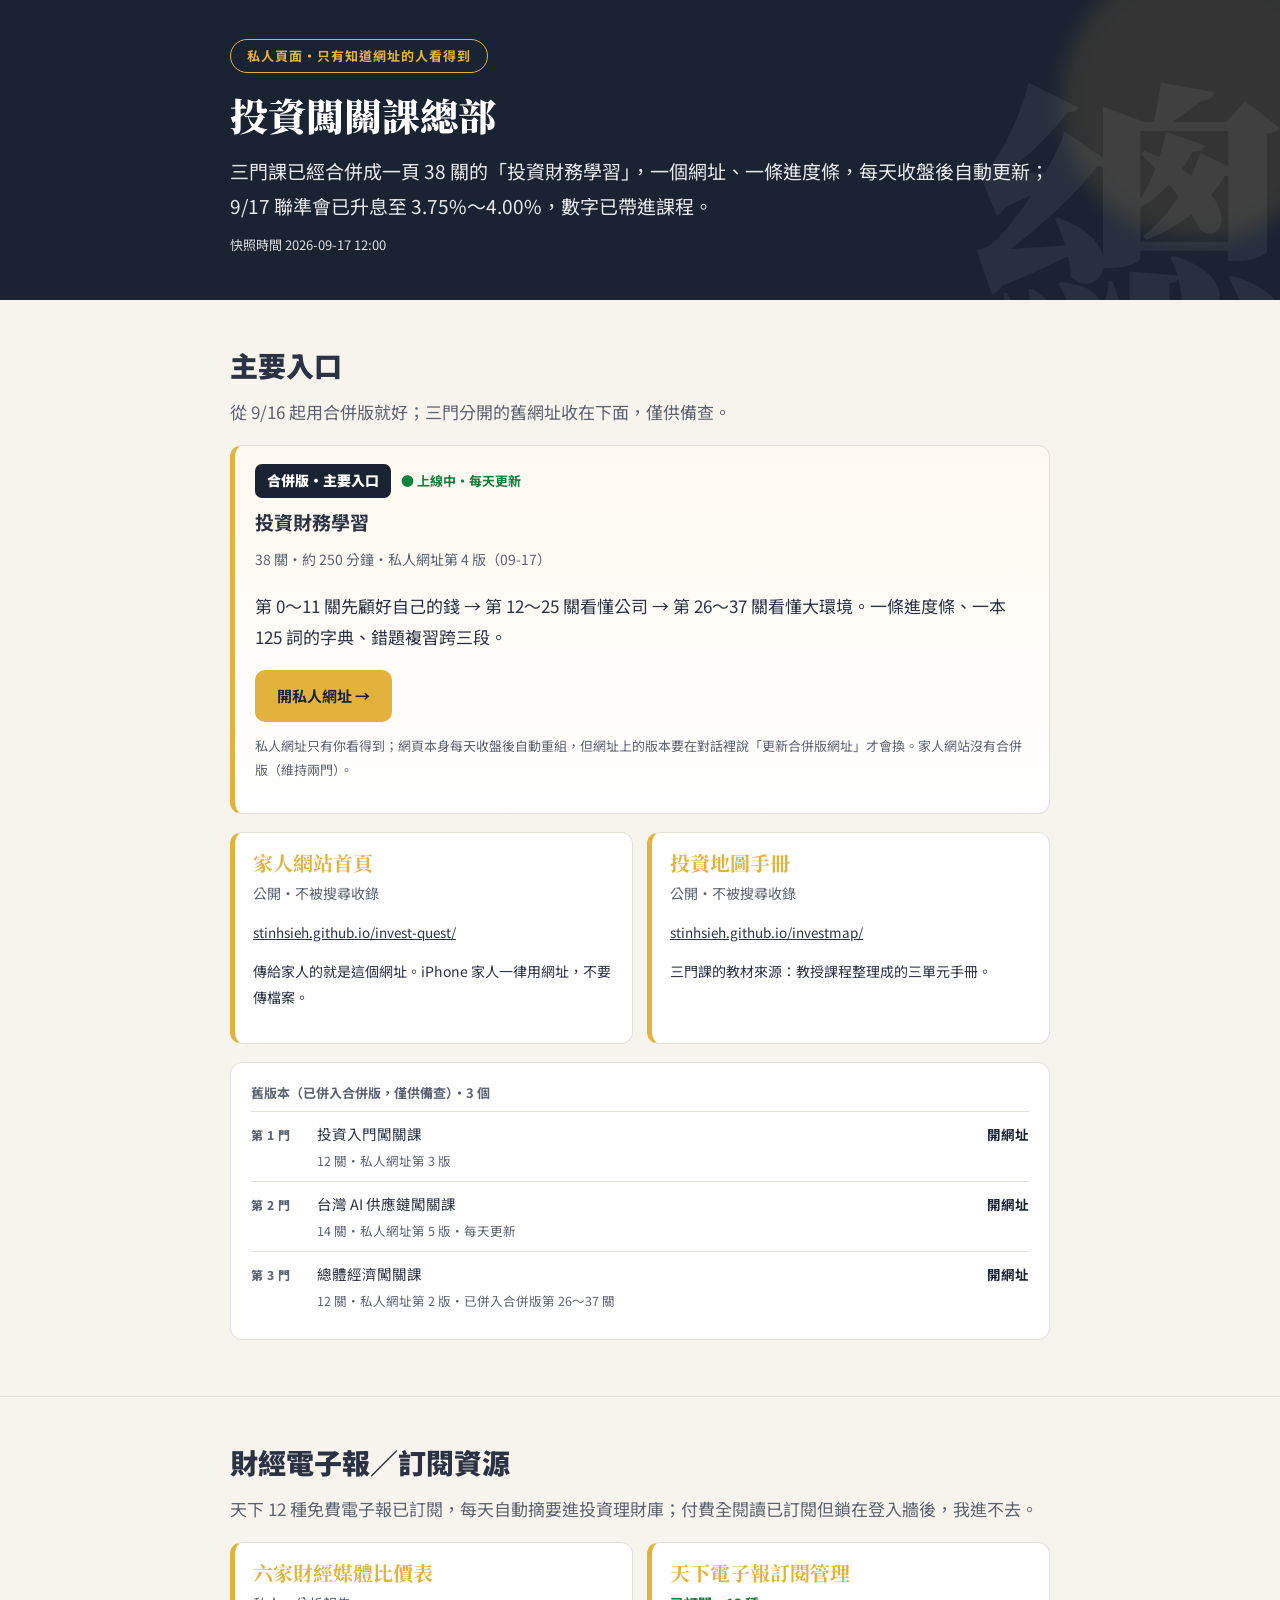
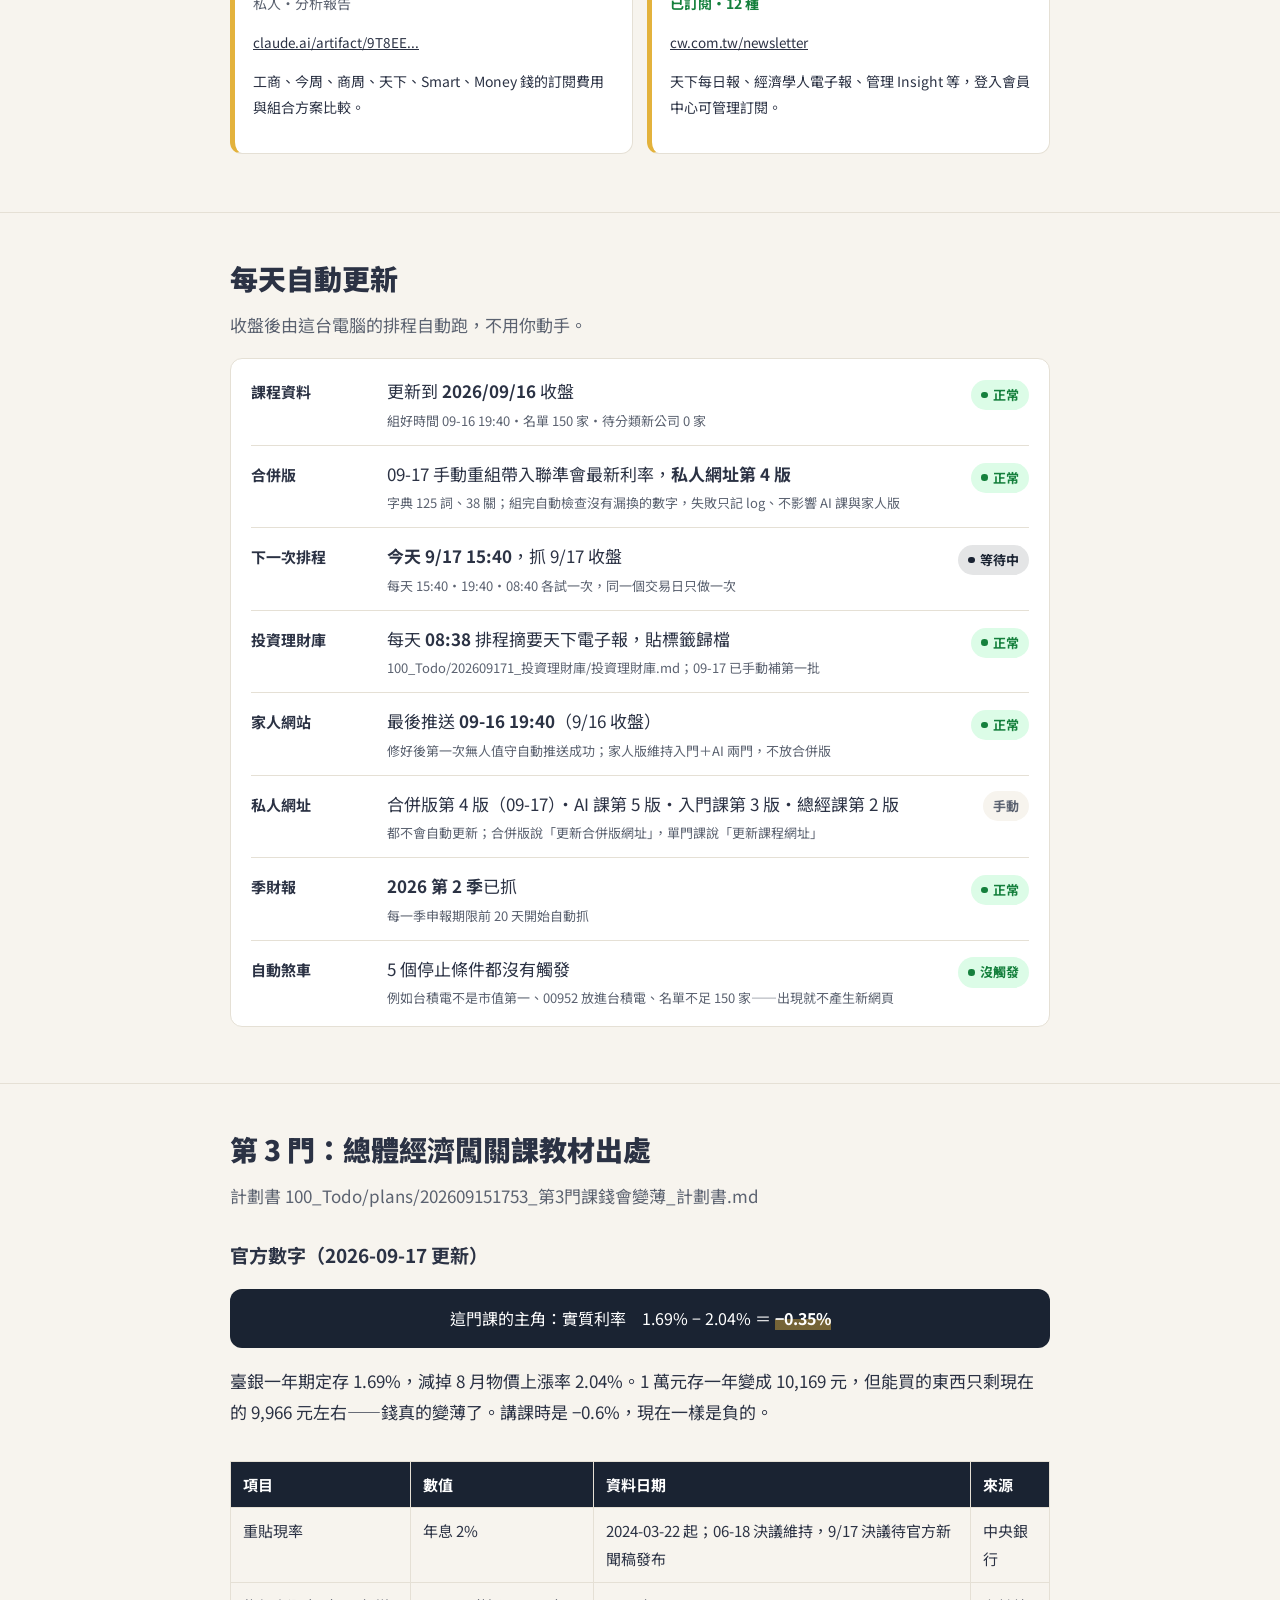
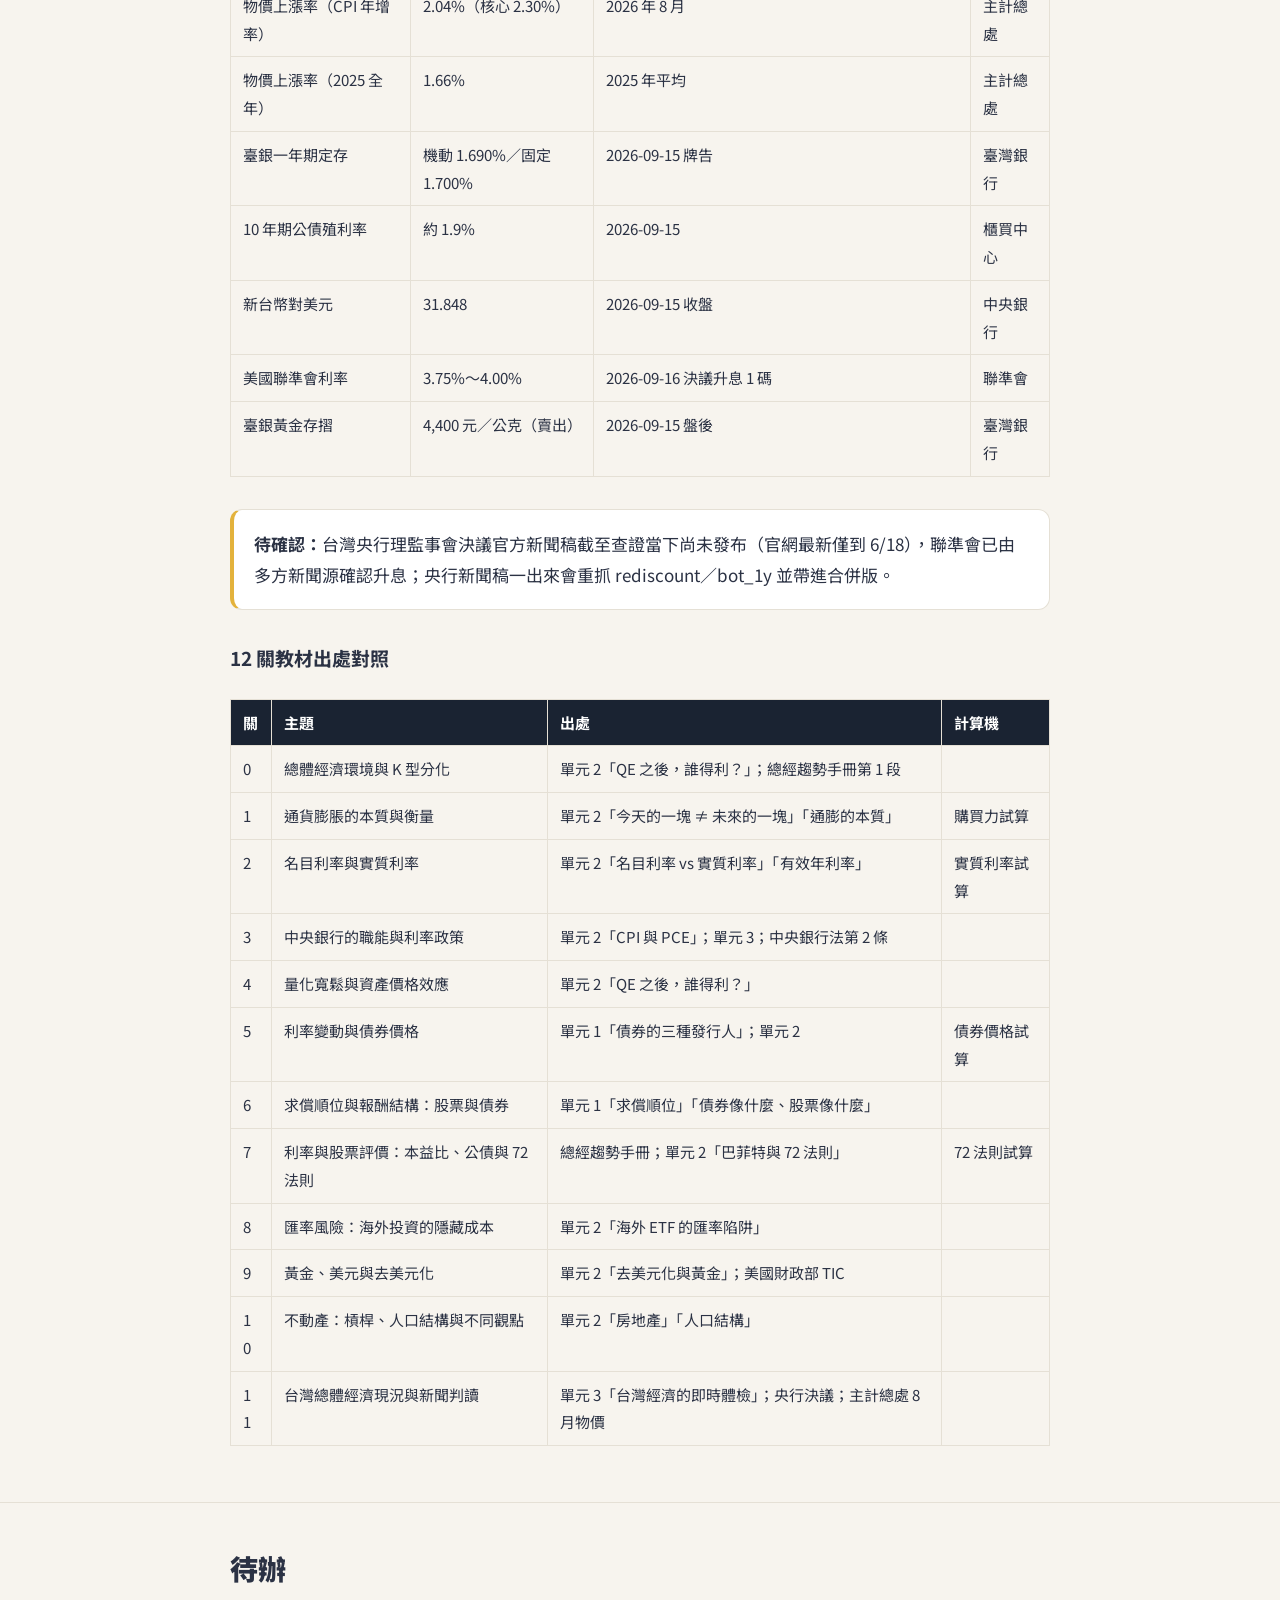
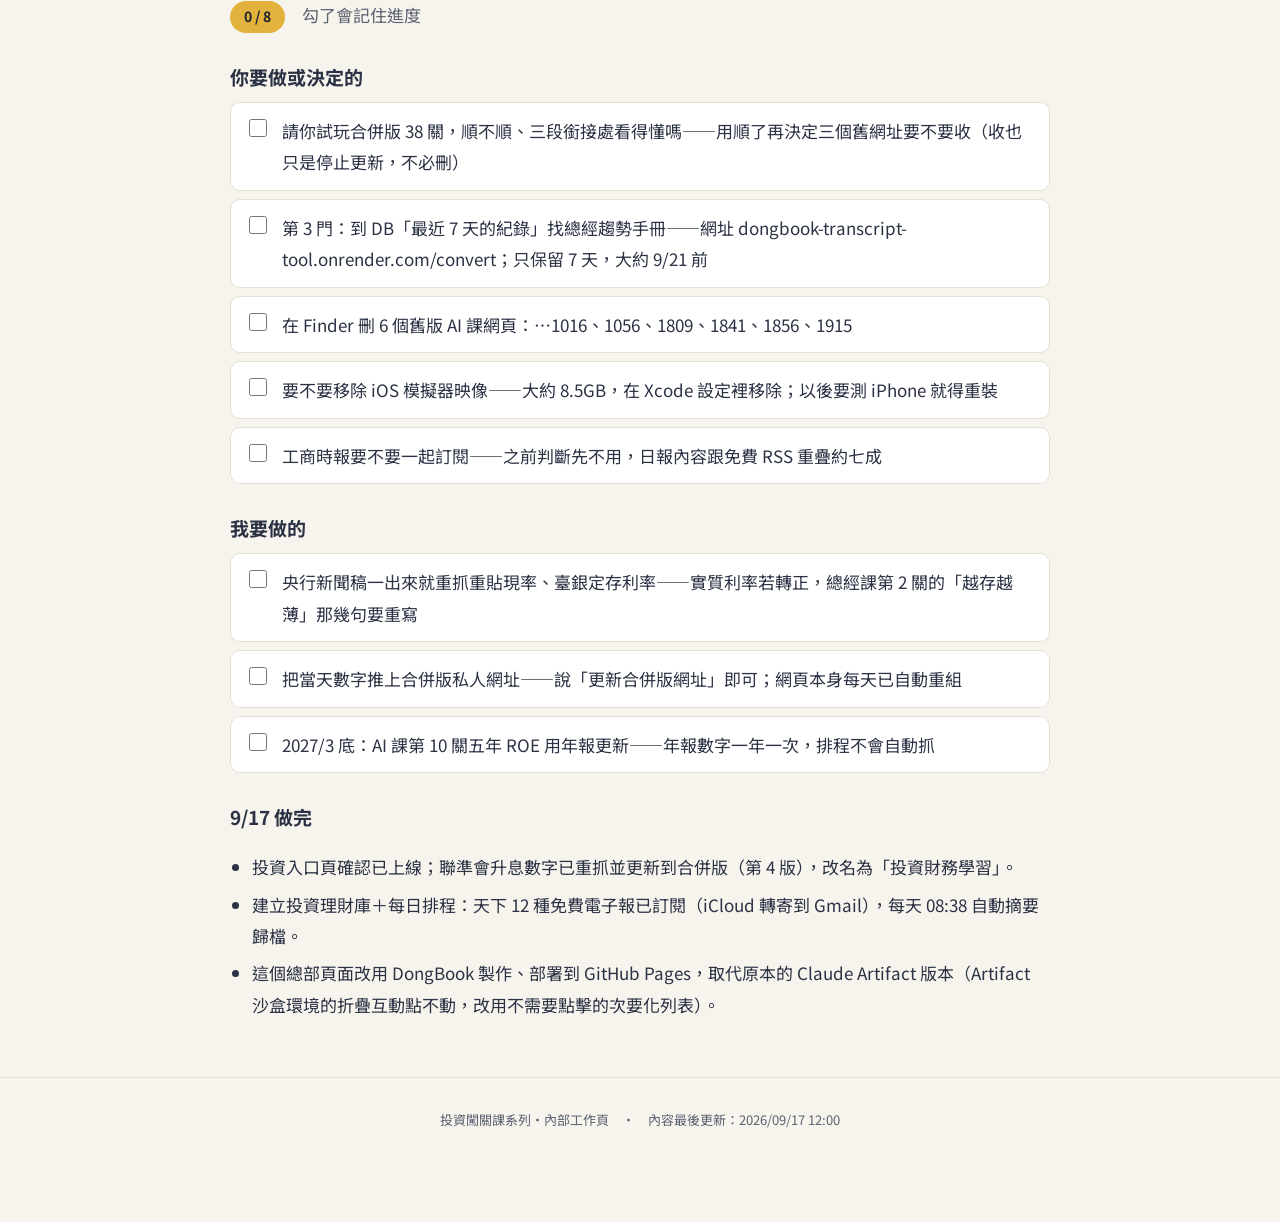
==== index.html @ bd79a0a3 "deploy: 投資闖關課總部 版本 202609171200 Co-Authored-By: Claude Opus 4.8 <noreply@anthropic.com>" ====
<!doctype html>
<html lang="zh-Hant"><head>
<meta charset="utf-8"><meta name="viewport" content="width=device-width, initial-scale=1">
<meta name="robots" content="noindex, nofollow">
<title>投資闖關課總部</title>
<meta http-equiv="refresh" content="0; url=./202609171200/">
<link rel="canonical" href="./202609171200/">
<style>:root{--bg:#1a2332;--accent:#e3b23c}body{margin:0;min-height:100vh;display:flex;align-items:center;
justify-content:center;text-align:center;padding:24px;background:var(--bg);color:#fff;
font-family:'Noto Sans TC',system-ui,sans-serif;line-height:1.9}a{color:var(--accent);font-weight:700}
.v{opacity:.7;font-size:14px;margin-top:10px}</style></head><body><div>
<p>正在前往最新版…</p>
<p>若沒有自動跳轉，請點：<a href="./202609171200/">投資闖關課總部（最新版）</a></p>
<p class="v">目前最新版：202609171200</p>
</div><script>location.replace('./202609171200/');</script></body></html>
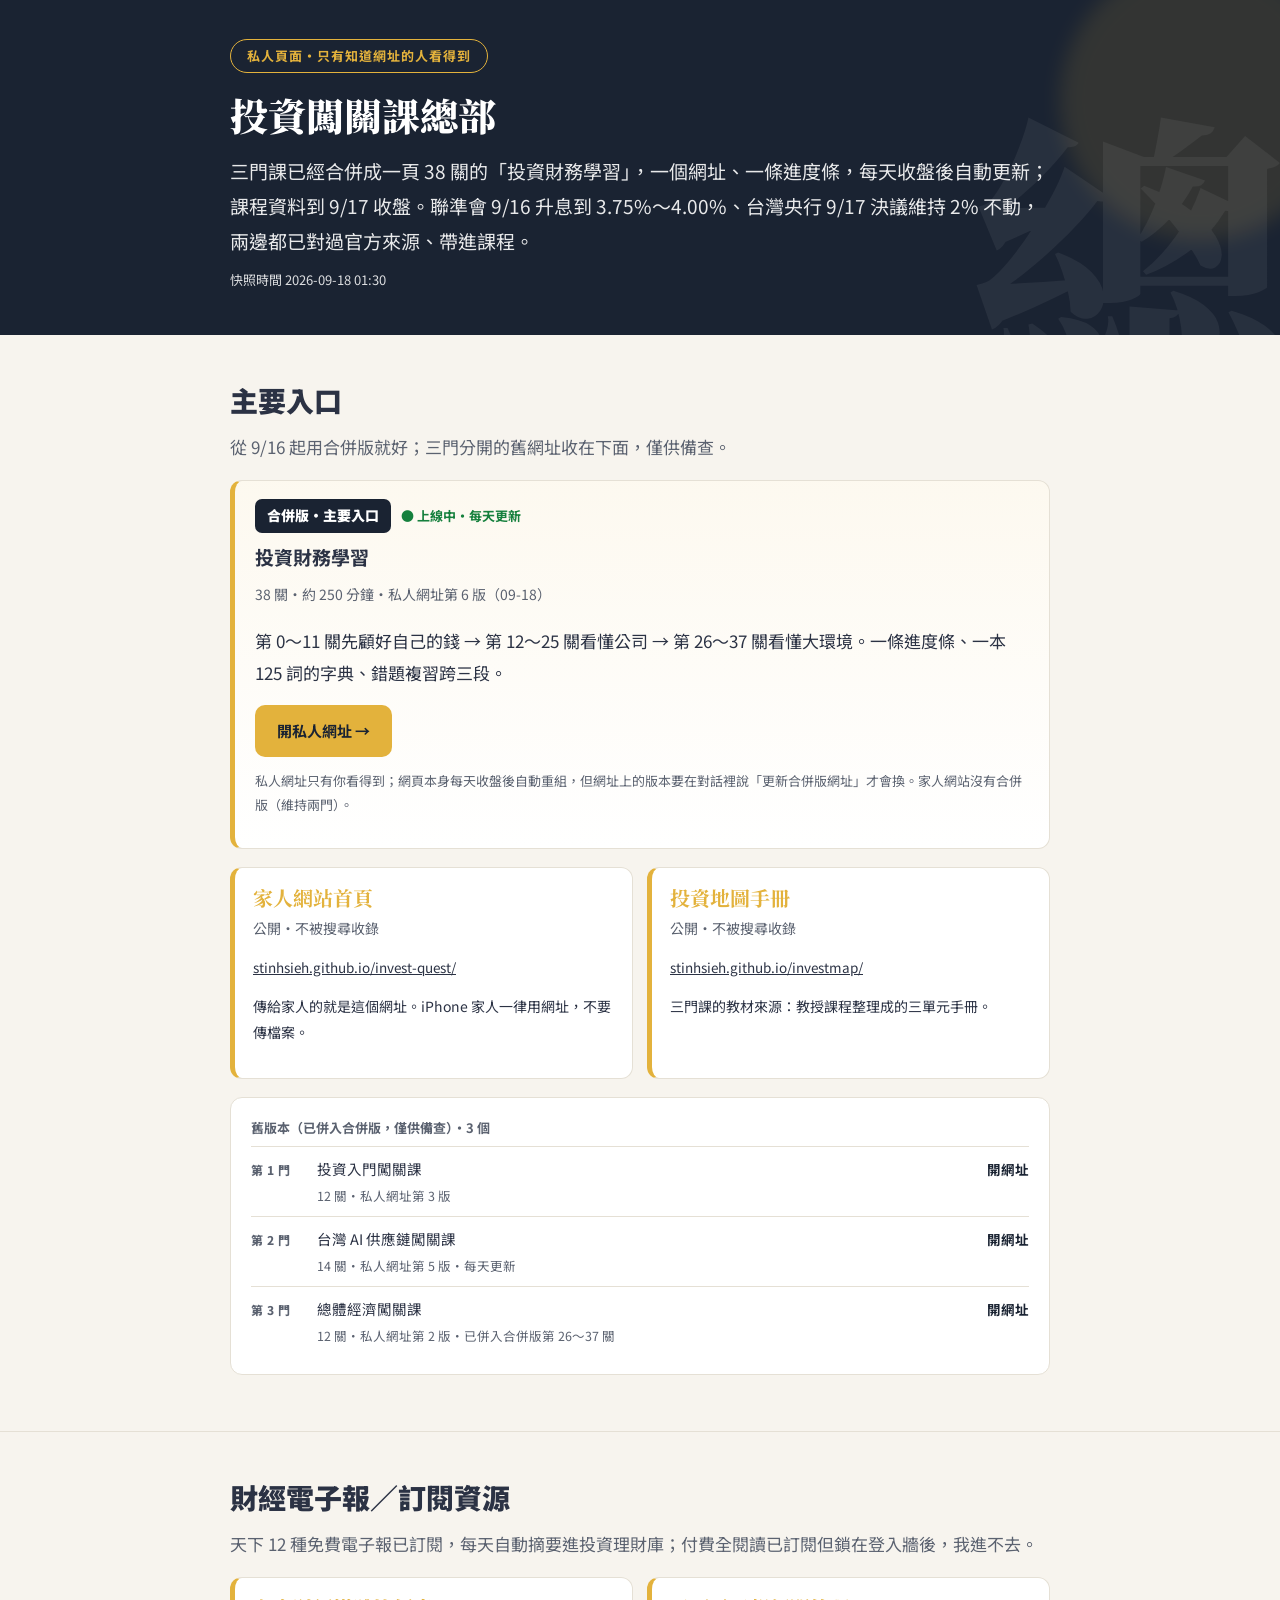
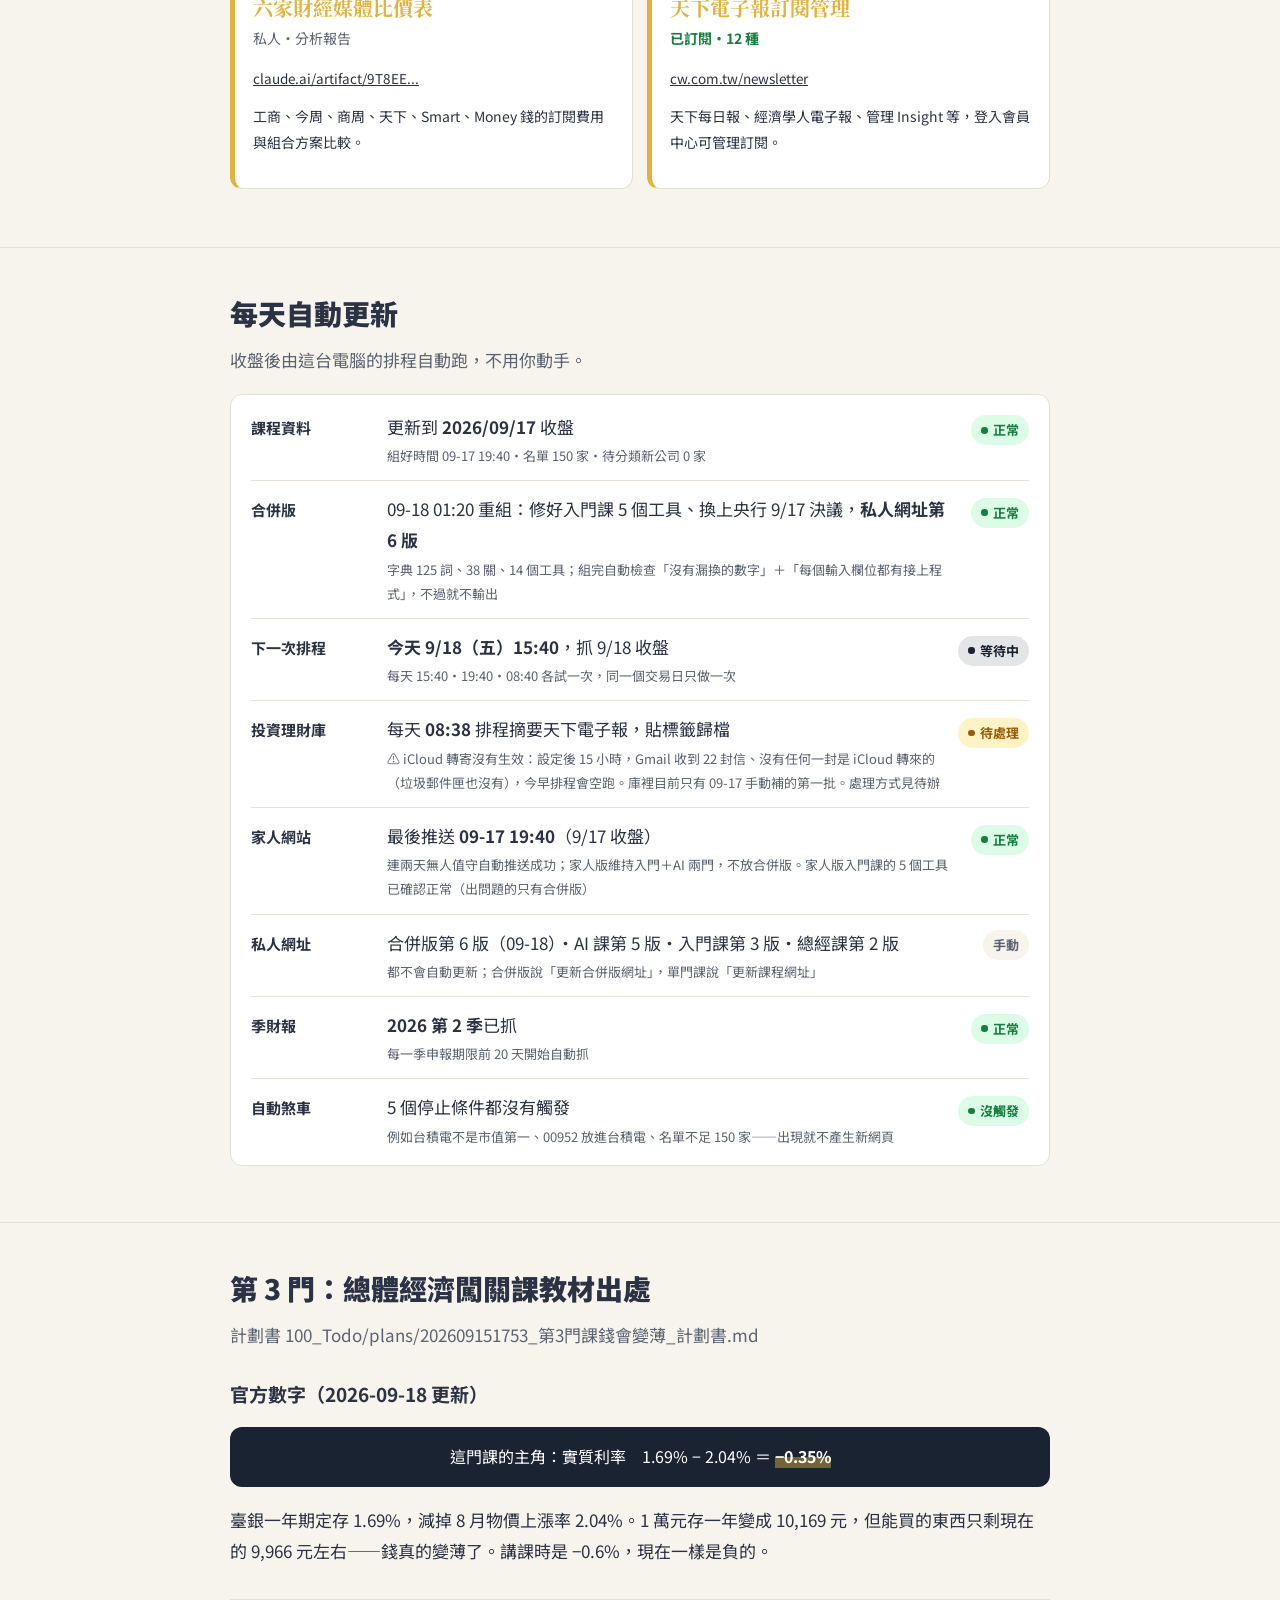
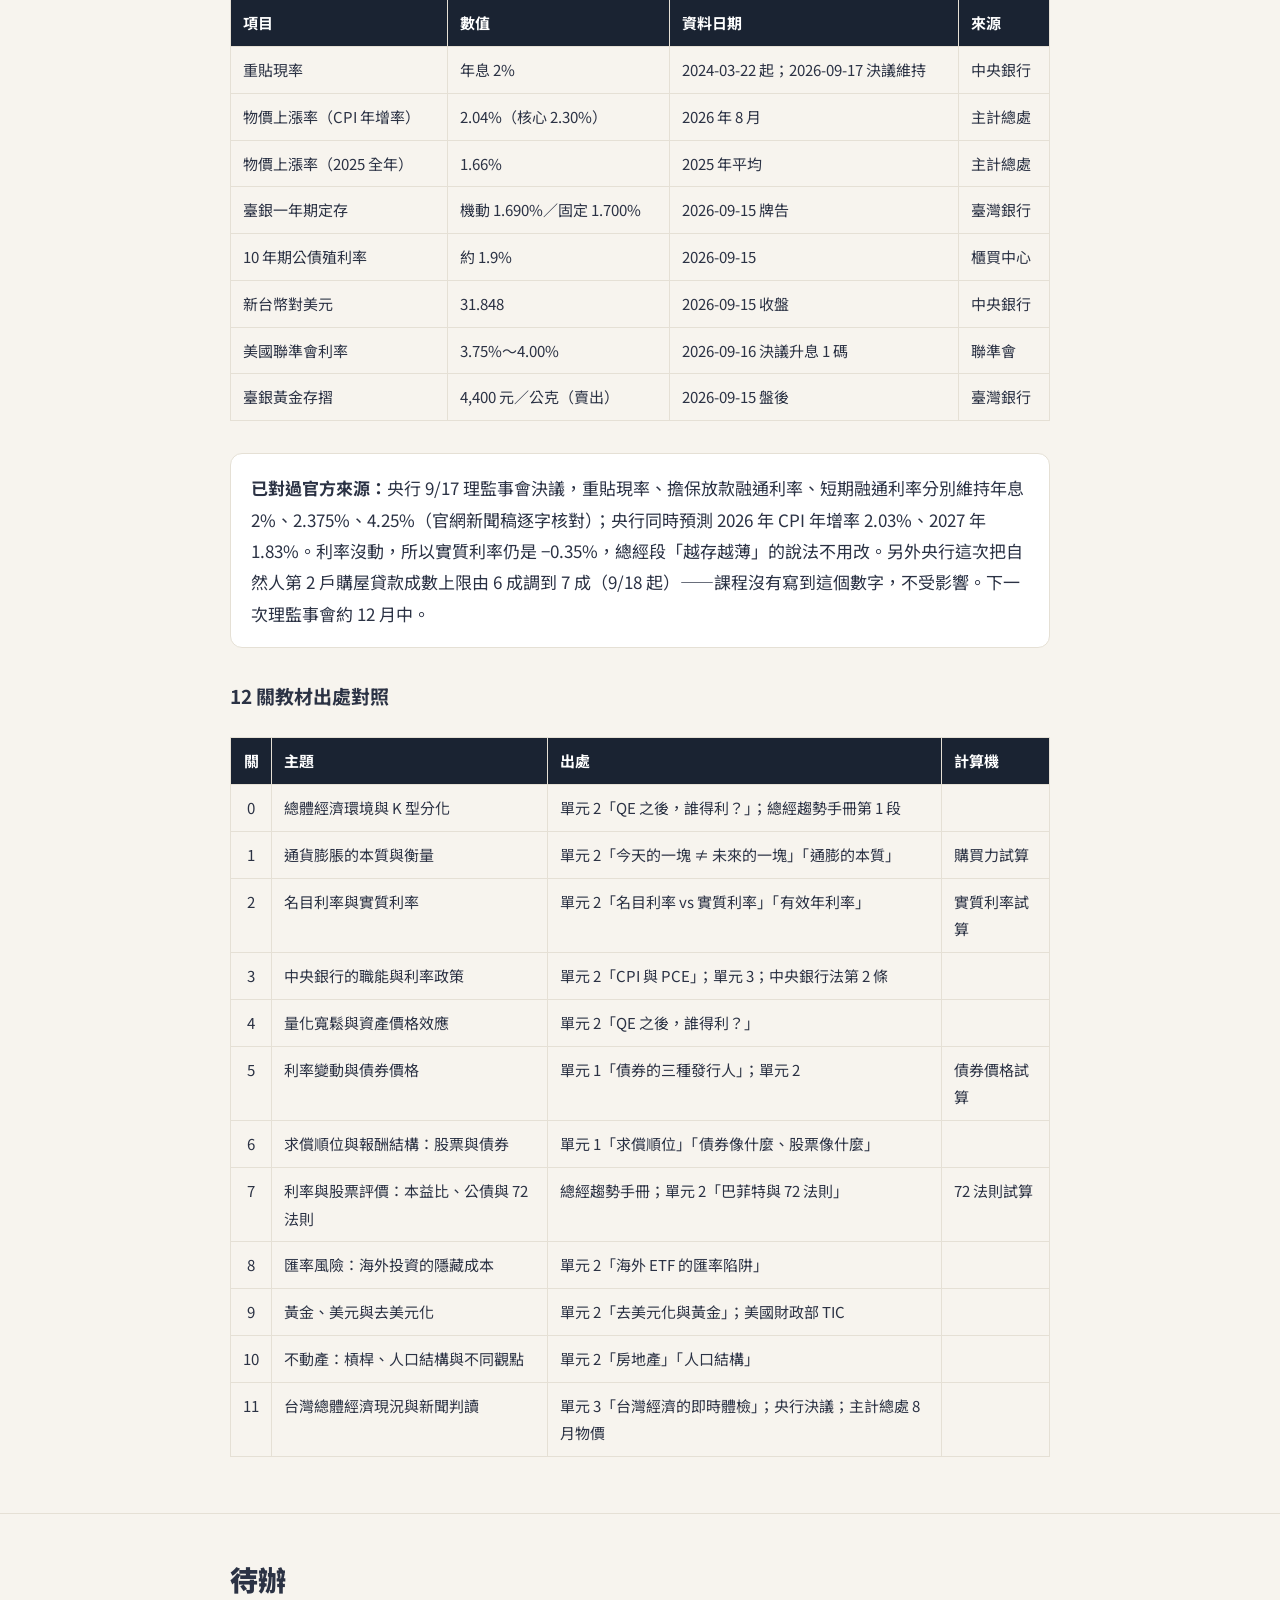
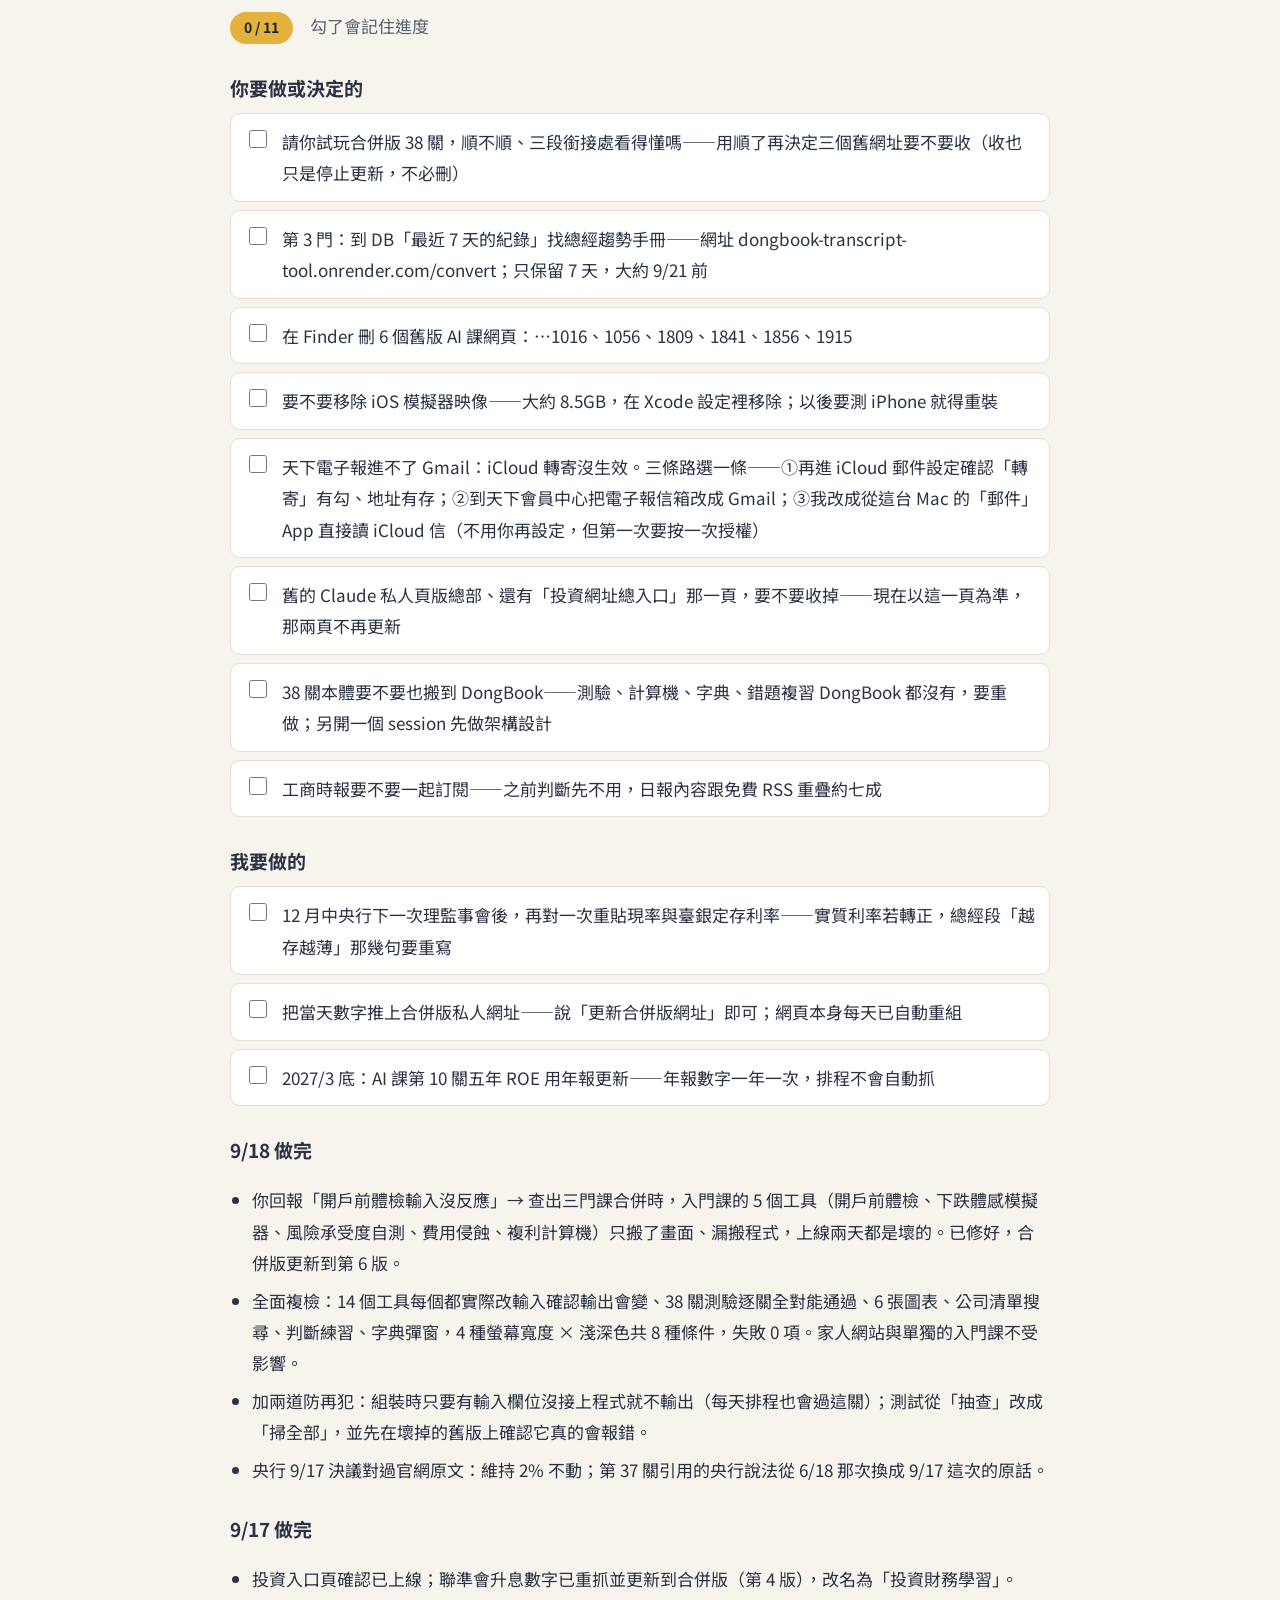
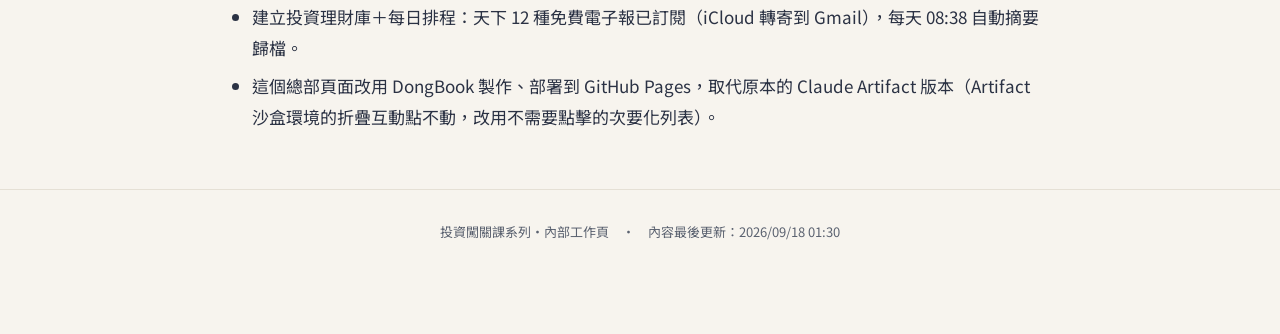
==== commit f936746f: "deploy: 投資闖關課總部 版本 202609180130 Co-Authored-By: Claude Opus 4.8 <noreply@anthropic.com>" ====
--- a/index.html
+++ b/index.html
@@ -3,13 +3,13 @@
 <meta charset="utf-8"><meta name="viewport" content="width=device-width, initial-scale=1">
 <meta name="robots" content="noindex, nofollow">
 <title>投資闖關課總部</title>
-<meta http-equiv="refresh" content="0; url=./202609171200/">
-<link rel="canonical" href="./202609171200/">
+<meta http-equiv="refresh" content="0; url=./202609180130/">
+<link rel="canonical" href="./202609180130/">
 <style>:root{--bg:#1a2332;--accent:#e3b23c}body{margin:0;min-height:100vh;display:flex;align-items:center;
 justify-content:center;text-align:center;padding:24px;background:var(--bg);color:#fff;
 font-family:'Noto Sans TC',system-ui,sans-serif;line-height:1.9}a{color:var(--accent);font-weight:700}
 .v{opacity:.7;font-size:14px;margin-top:10px}</style></head><body><div>
 <p>正在前往最新版…</p>
-<p>若沒有自動跳轉，請點：<a href="./202609171200/">投資闖關課總部（最新版）</a></p>
-<p class="v">目前最新版：202609171200</p>
-</div><script>location.replace('./202609171200/');</script></body></html>
+<p>若沒有自動跳轉，請點：<a href="./202609180130/">投資闖關課總部（最新版）</a></p>
+<p class="v">目前最新版：202609180130</p>
+</div><script>location.replace('./202609180130/');</script></body></html>
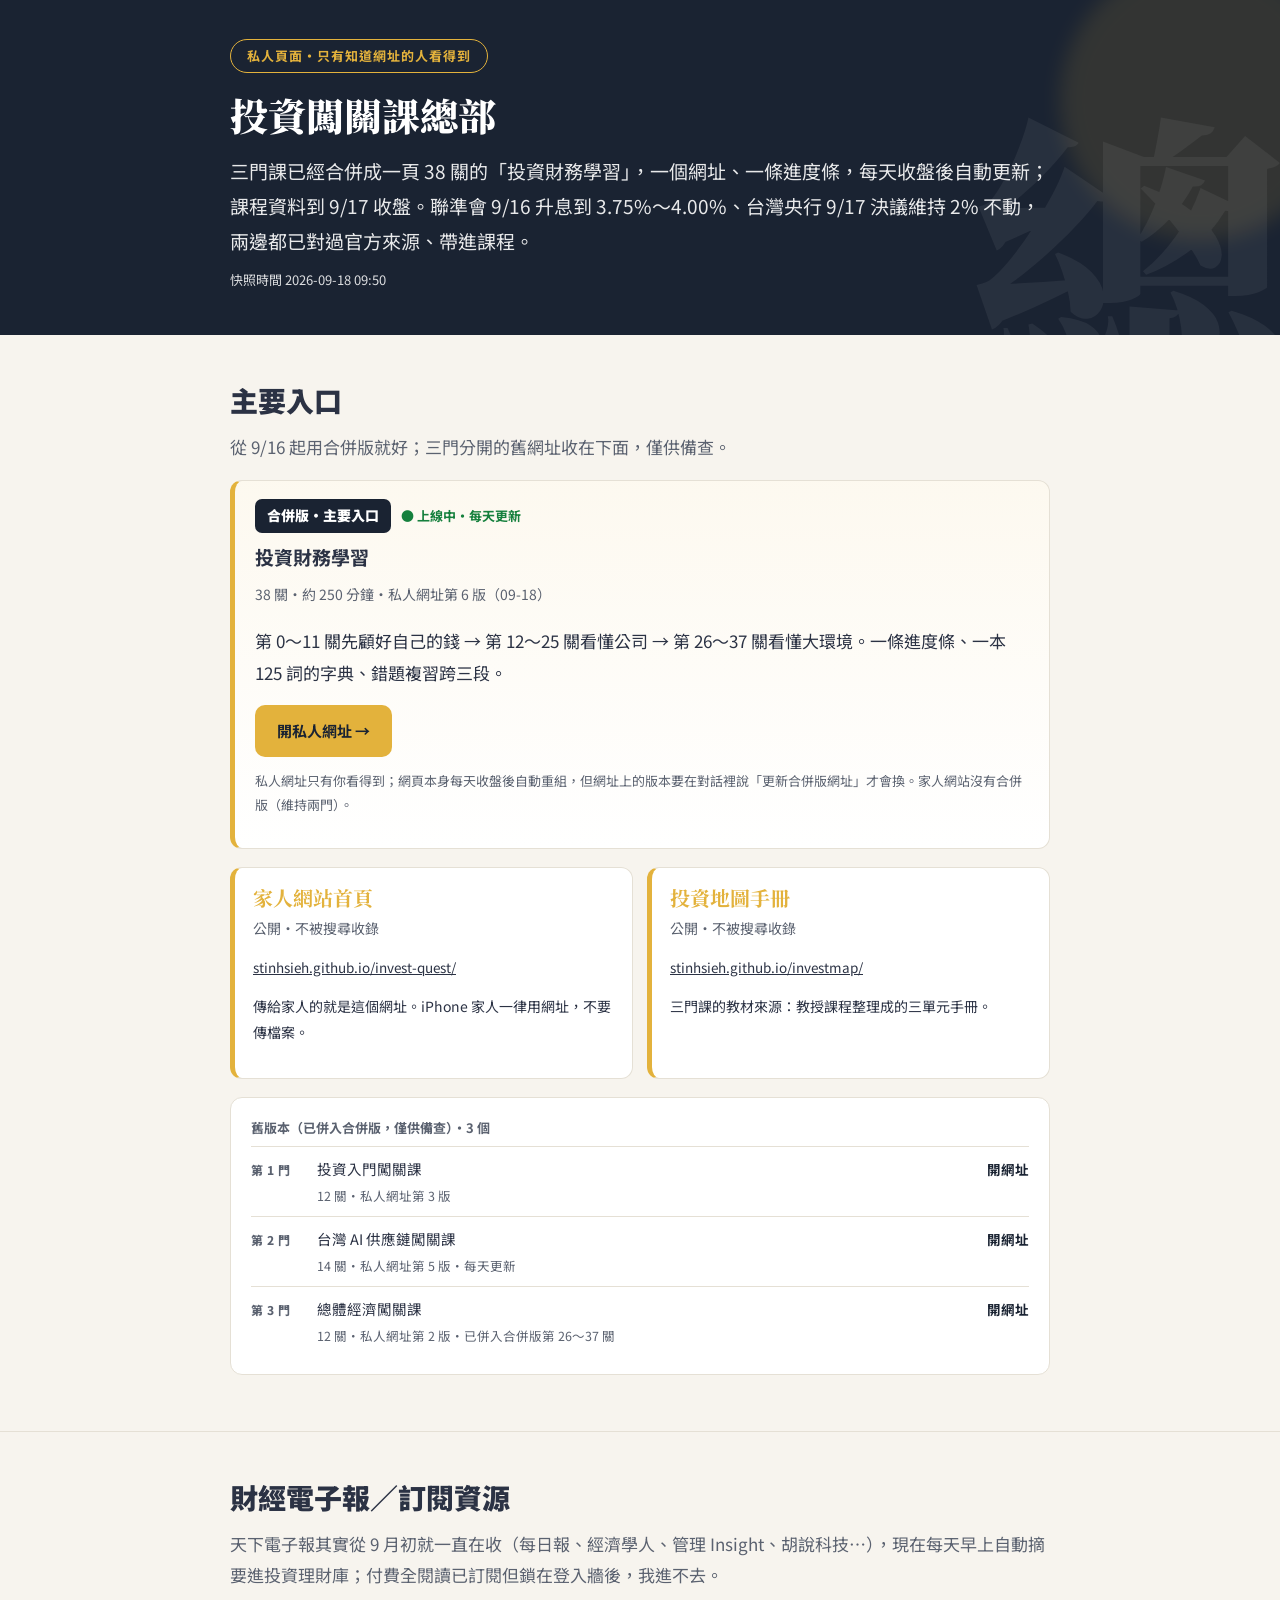
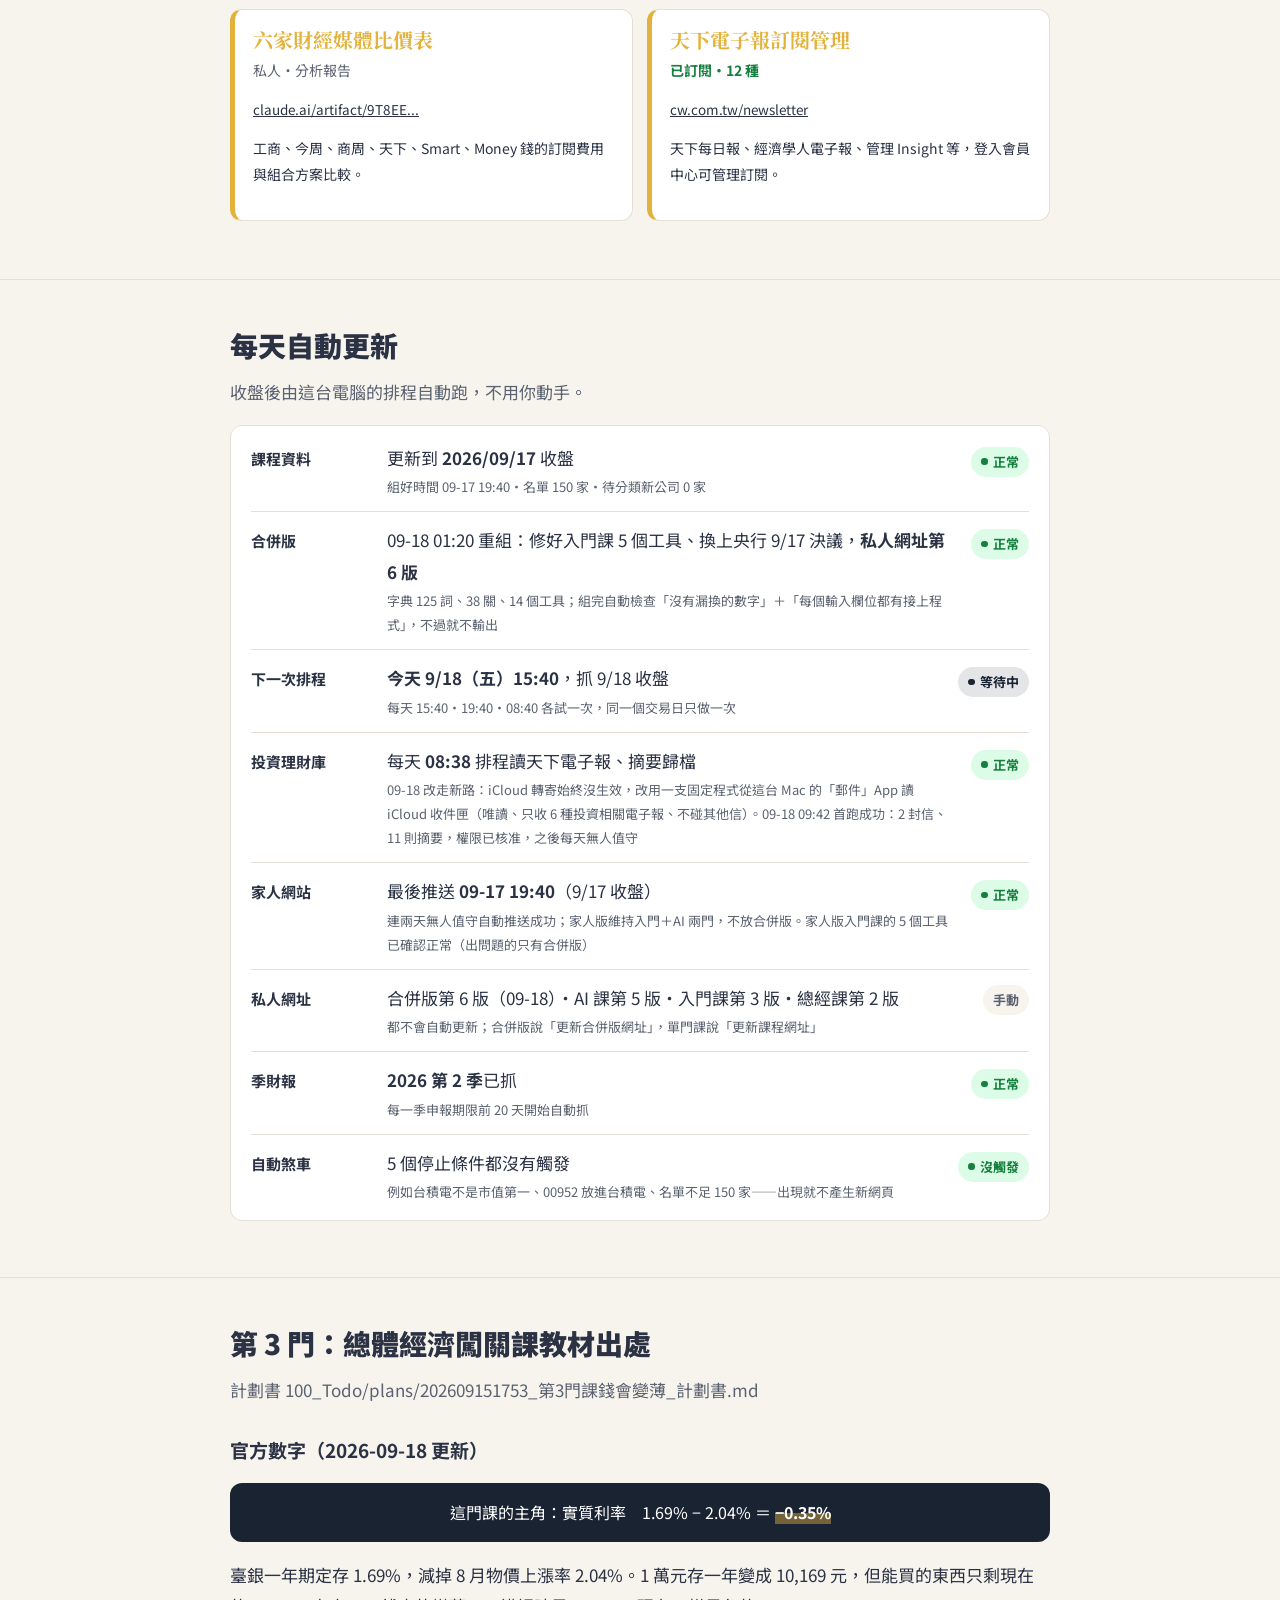
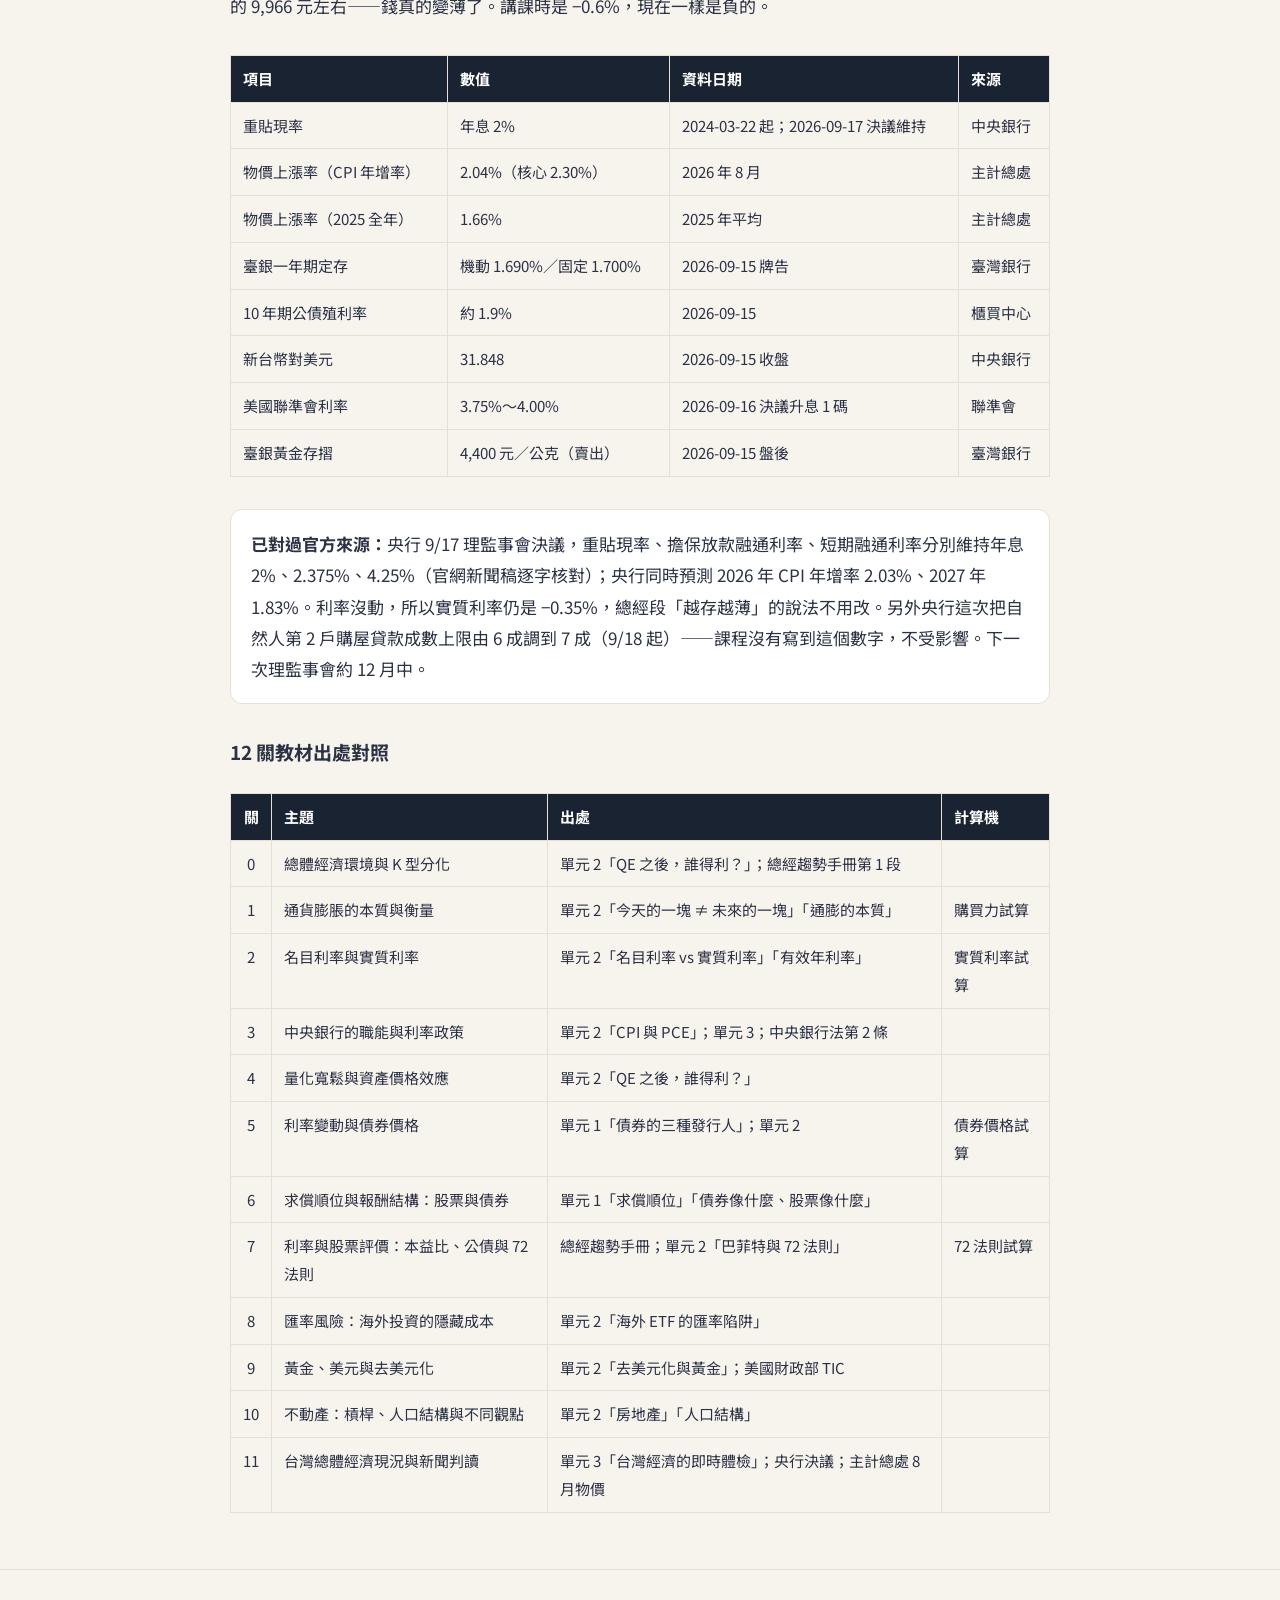
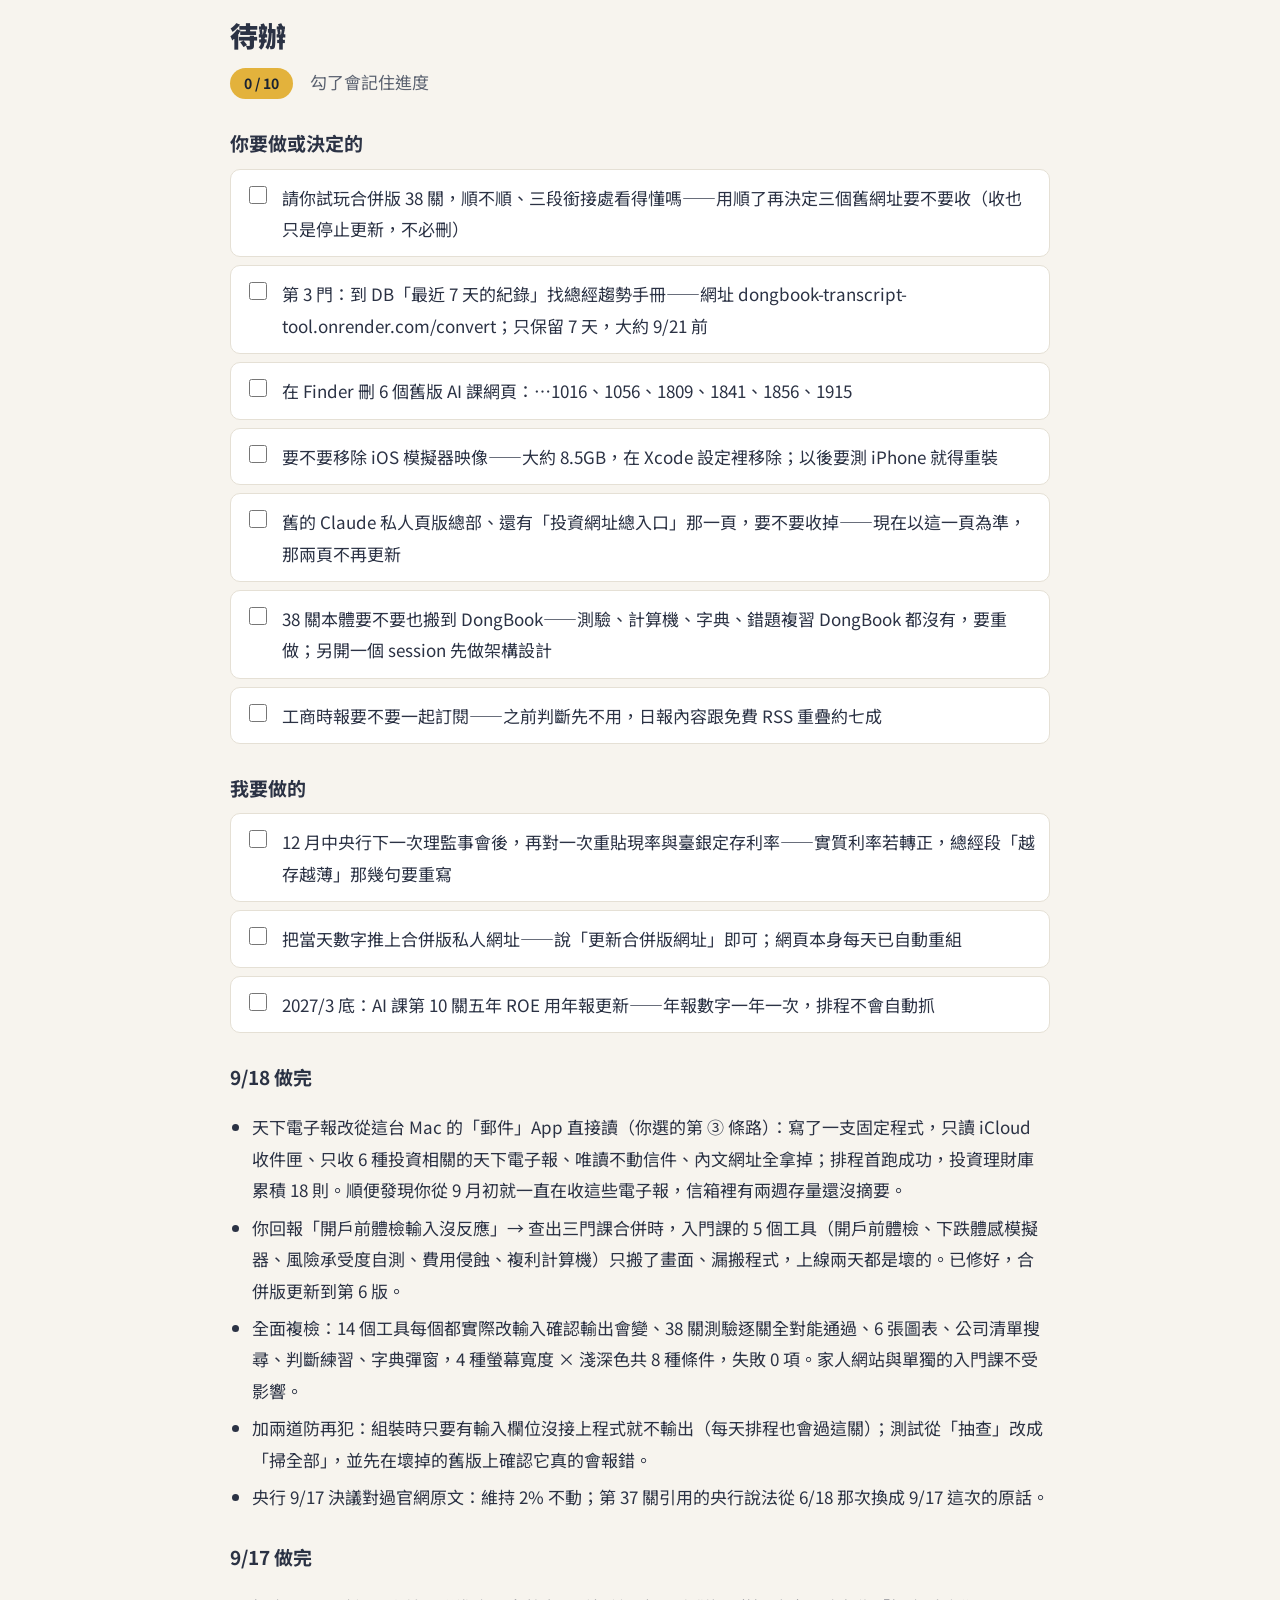
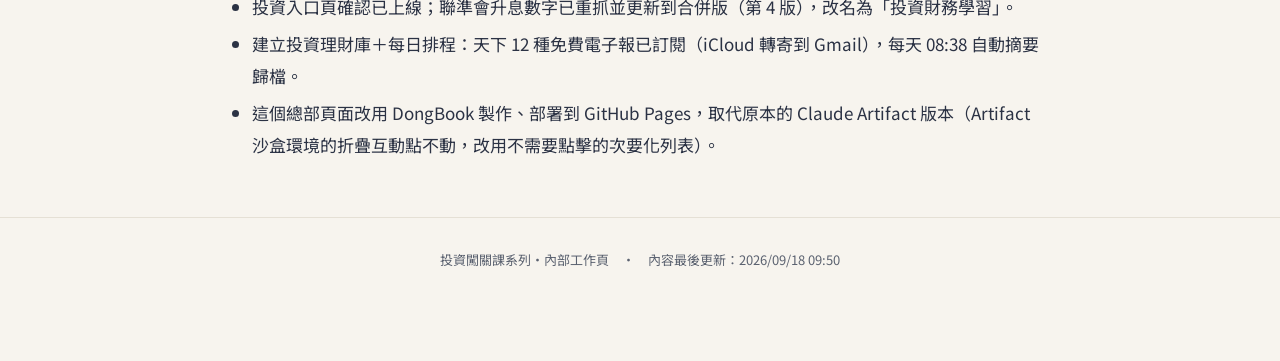
==== commit 9ee51083: "deploy: 投資闖關課總部 版本 202609180950 Co-Authored-By: Claude Opus 4.8 <noreply@anthropic.com>" ====
--- a/index.html
+++ b/index.html
@@ -3,13 +3,13 @@
 <meta charset="utf-8"><meta name="viewport" content="width=device-width, initial-scale=1">
 <meta name="robots" content="noindex, nofollow">
 <title>投資闖關課總部</title>
-<meta http-equiv="refresh" content="0; url=./202609180130/">
-<link rel="canonical" href="./202609180130/">
+<meta http-equiv="refresh" content="0; url=./202609180950/">
+<link rel="canonical" href="./202609180950/">
 <style>:root{--bg:#1a2332;--accent:#e3b23c}body{margin:0;min-height:100vh;display:flex;align-items:center;
 justify-content:center;text-align:center;padding:24px;background:var(--bg);color:#fff;
 font-family:'Noto Sans TC',system-ui,sans-serif;line-height:1.9}a{color:var(--accent);font-weight:700}
 .v{opacity:.7;font-size:14px;margin-top:10px}</style></head><body><div>
 <p>正在前往最新版…</p>
-<p>若沒有自動跳轉，請點：<a href="./202609180130/">投資闖關課總部（最新版）</a></p>
-<p class="v">目前最新版：202609180130</p>
-</div><script>location.replace('./202609180130/');</script></body></html>
+<p>若沒有自動跳轉，請點：<a href="./202609180950/">投資闖關課總部（最新版）</a></p>
+<p class="v">目前最新版：202609180950</p>
+</div><script>location.replace('./202609180950/');</script></body></html>
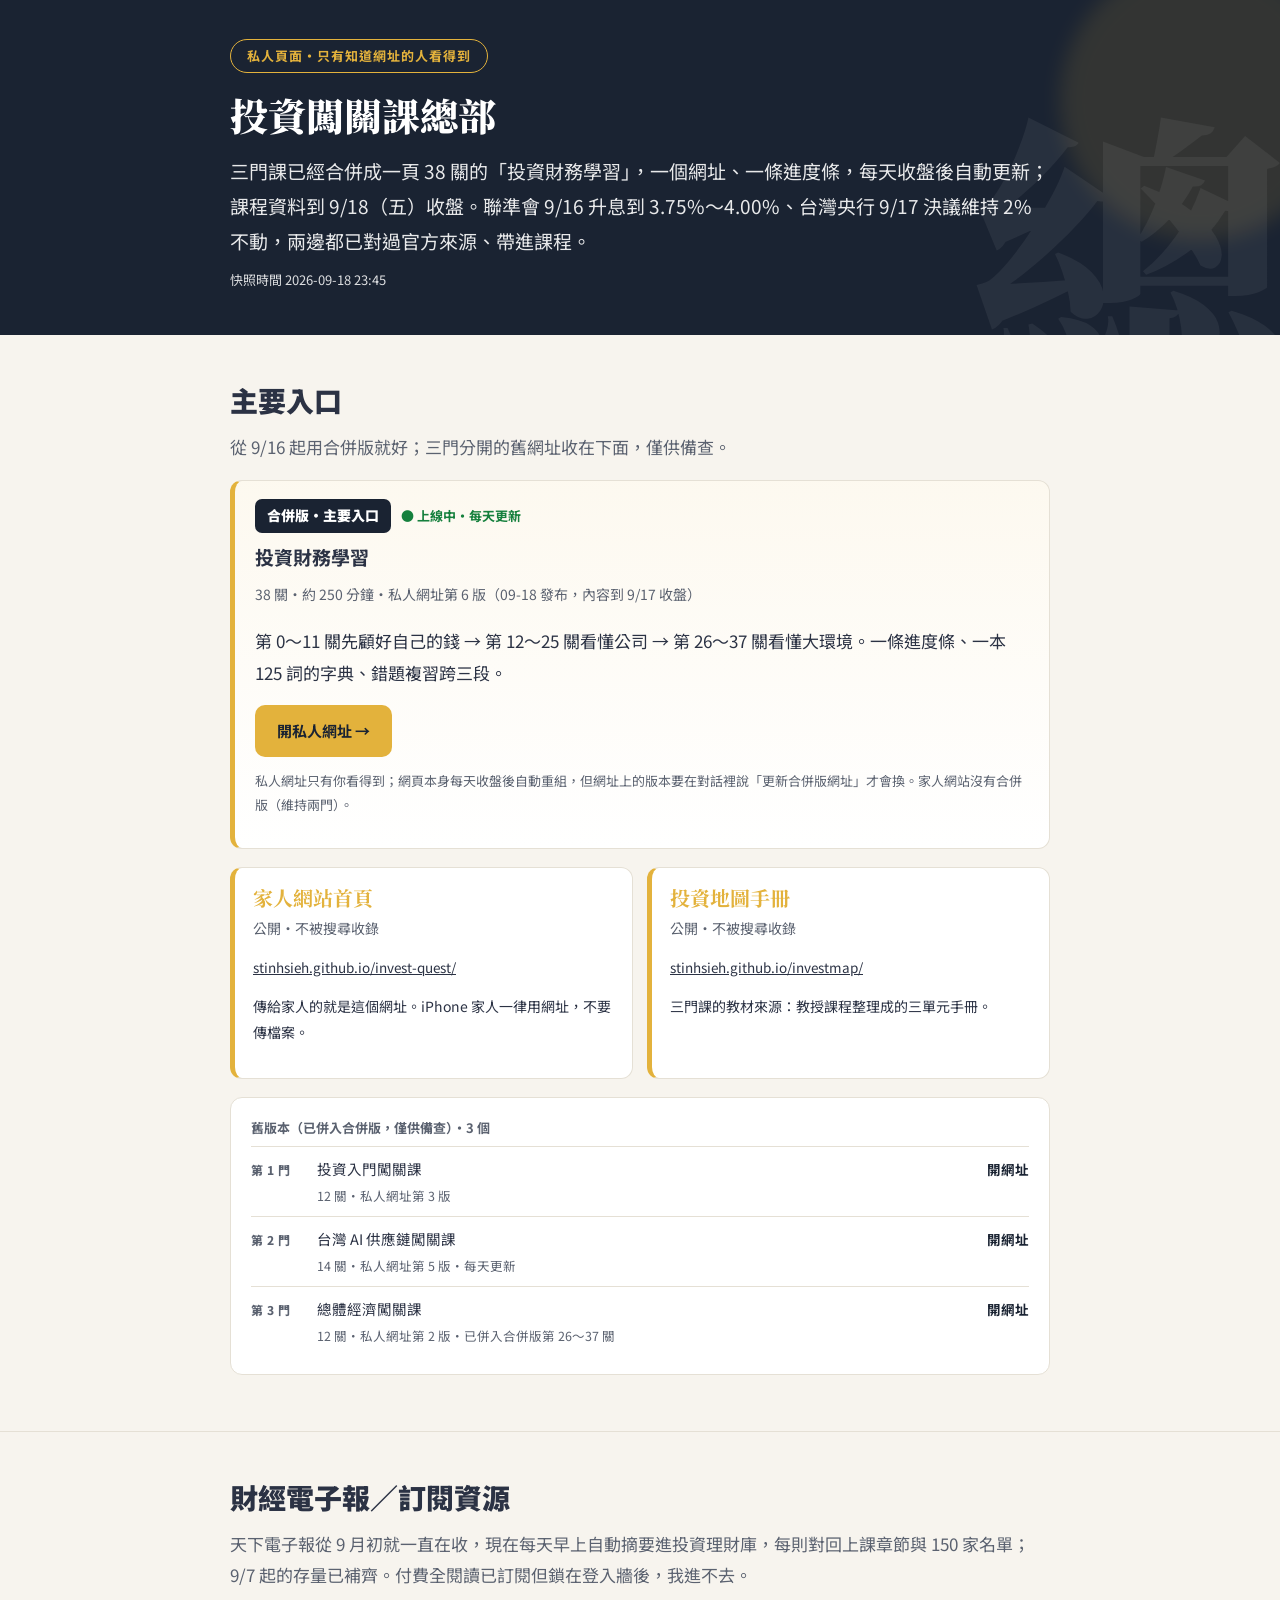
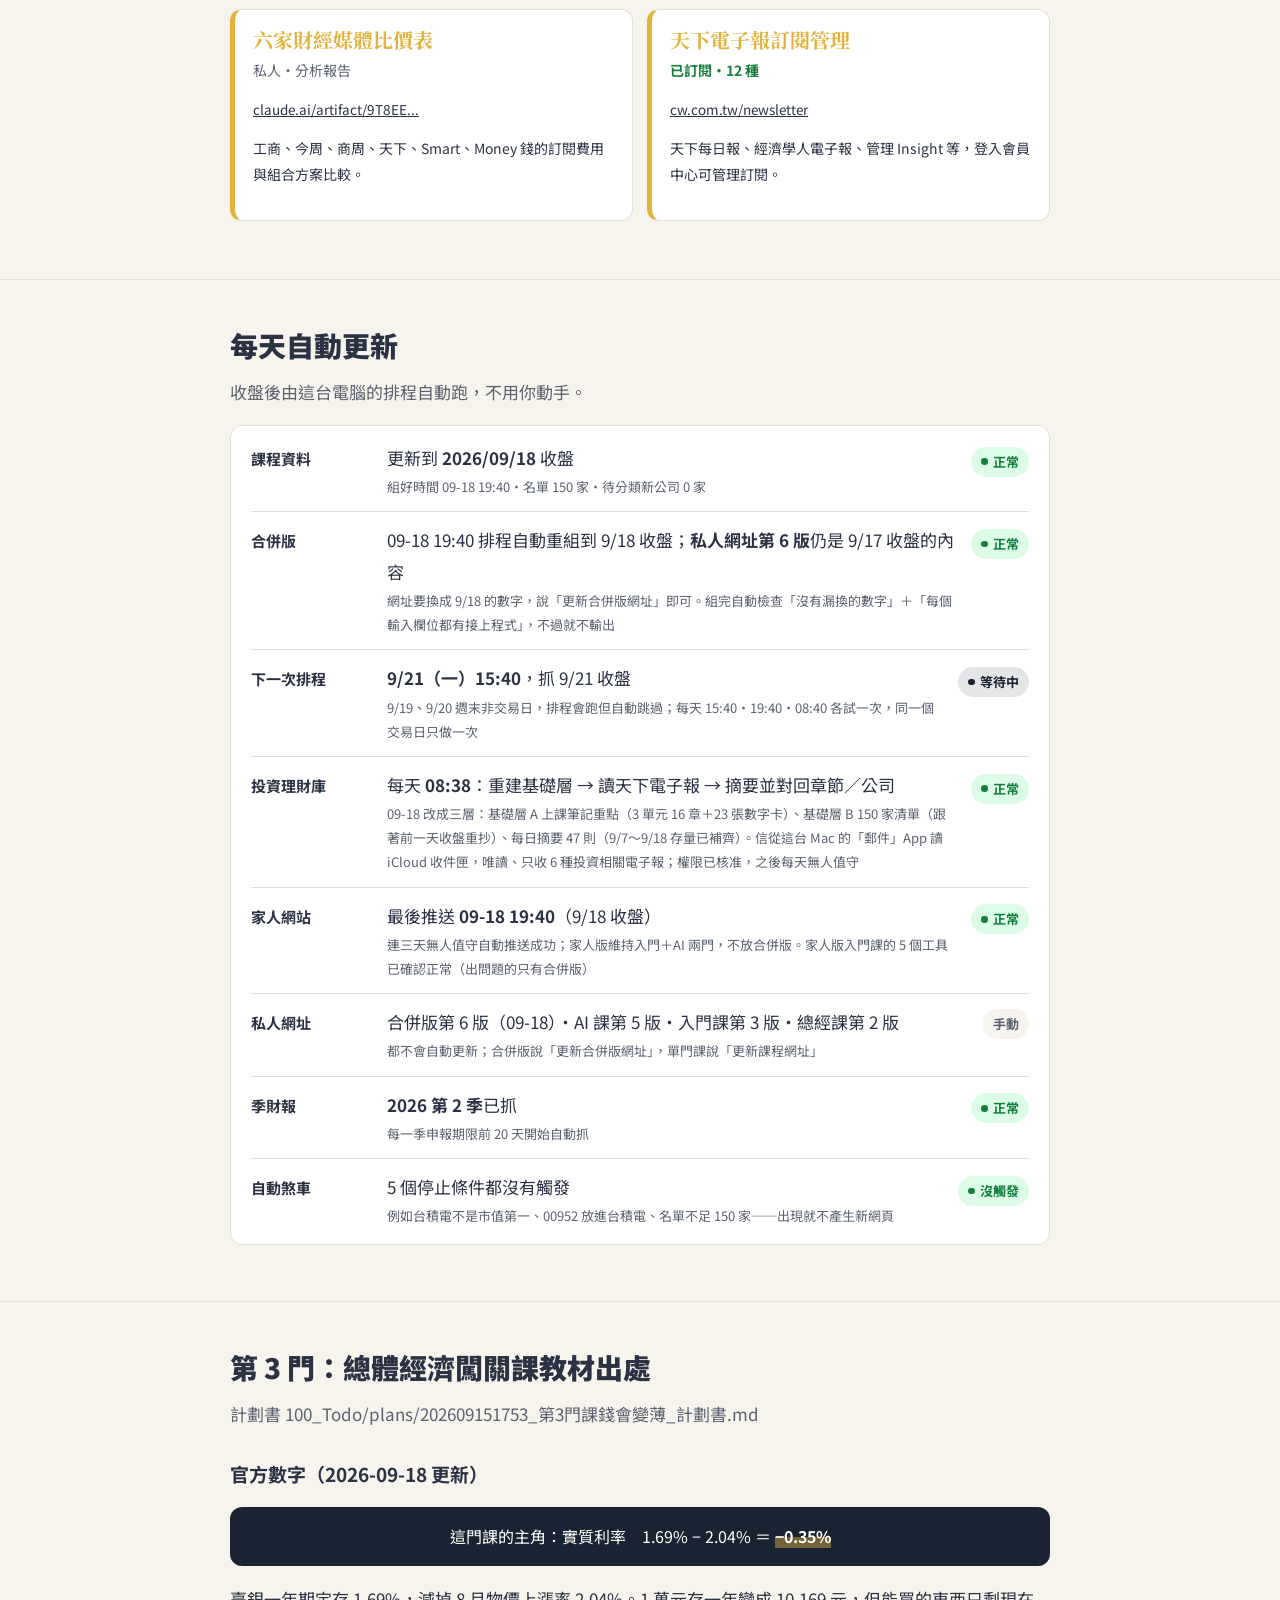
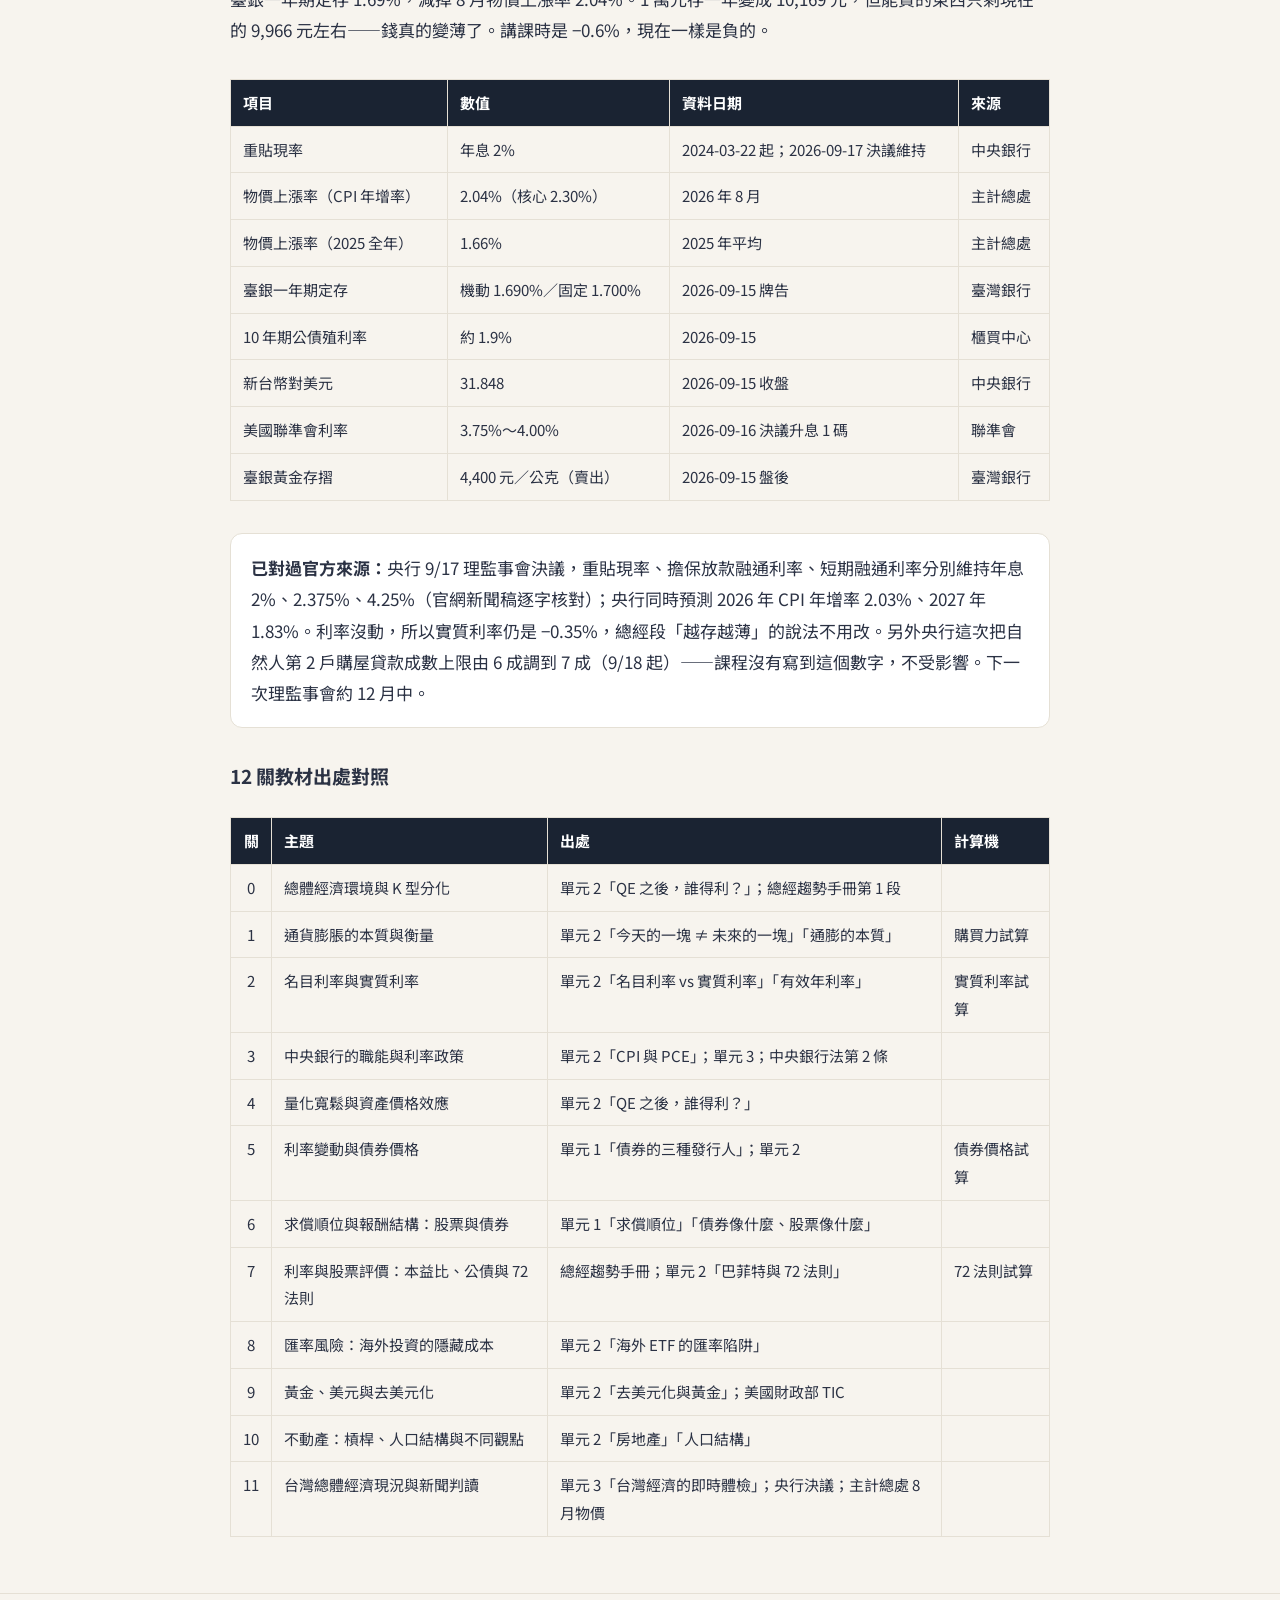
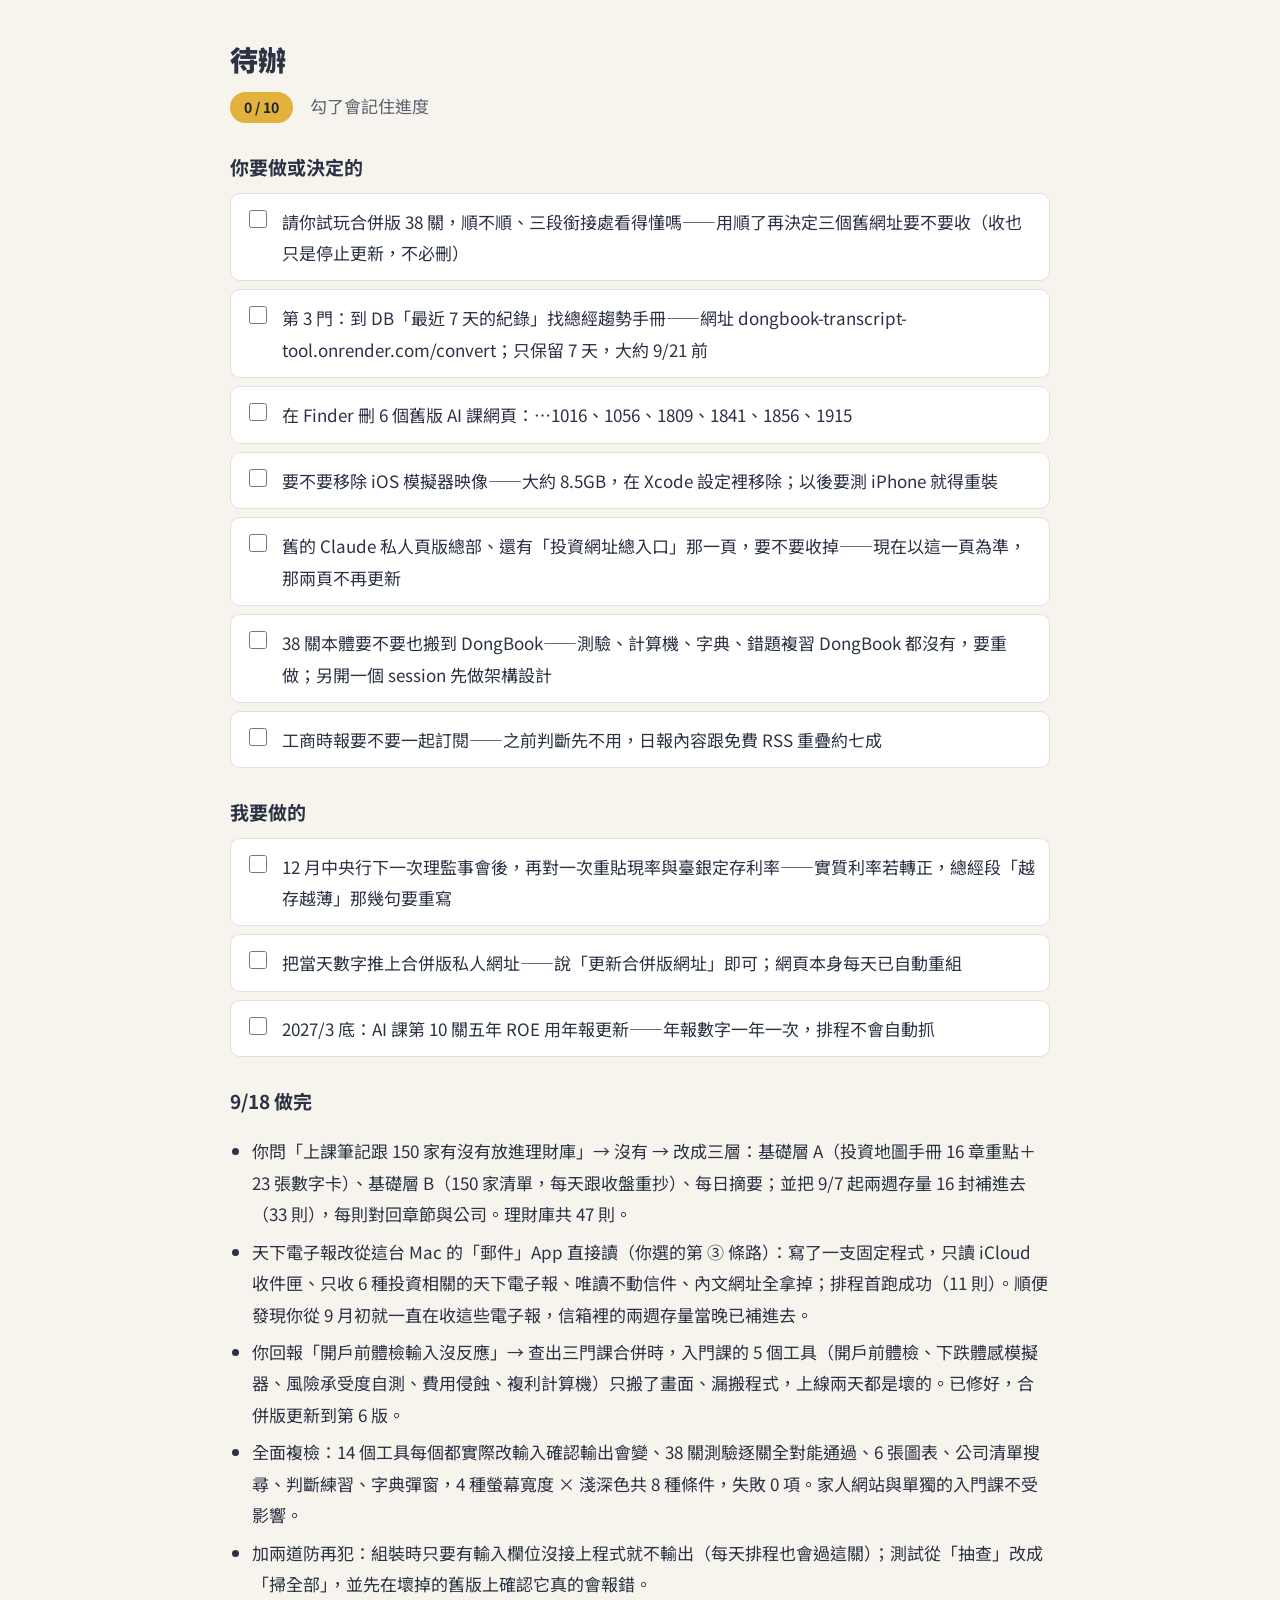
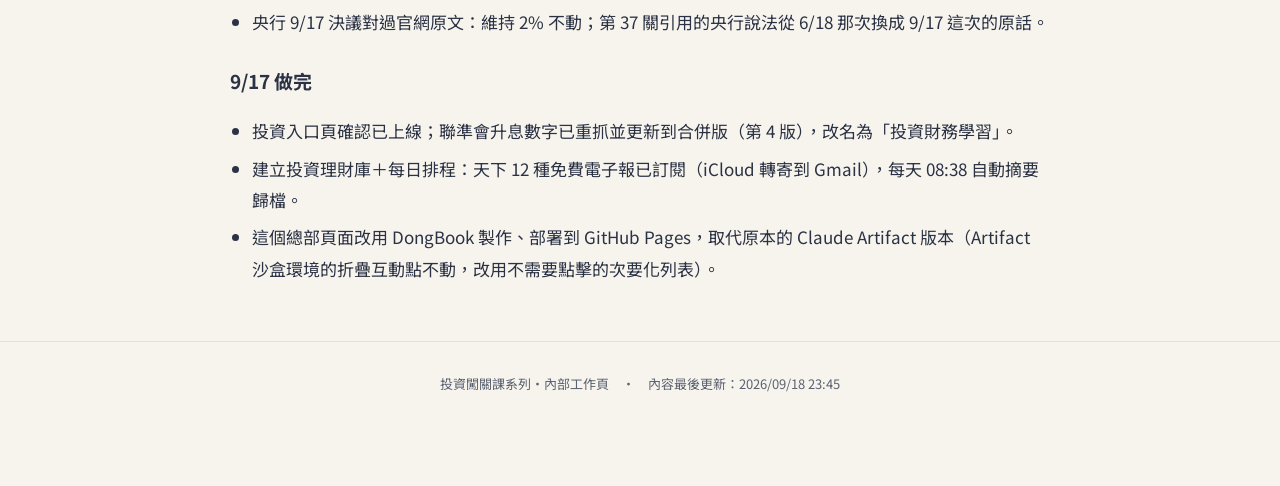
==== commit ad7104a3: "deploy: 投資闖關課總部 版本 202609182345 Co-Authored-By: Claude Opus 4.8 <noreply@anthropic.com>" ====
--- a/index.html
+++ b/index.html
@@ -3,13 +3,13 @@
 <meta charset="utf-8"><meta name="viewport" content="width=device-width, initial-scale=1">
 <meta name="robots" content="noindex, nofollow">
 <title>投資闖關課總部</title>
-<meta http-equiv="refresh" content="0; url=./202609180950/">
-<link rel="canonical" href="./202609180950/">
+<meta http-equiv="refresh" content="0; url=./202609182345/">
+<link rel="canonical" href="./202609182345/">
 <style>:root{--bg:#1a2332;--accent:#e3b23c}body{margin:0;min-height:100vh;display:flex;align-items:center;
 justify-content:center;text-align:center;padding:24px;background:var(--bg);color:#fff;
 font-family:'Noto Sans TC',system-ui,sans-serif;line-height:1.9}a{color:var(--accent);font-weight:700}
 .v{opacity:.7;font-size:14px;margin-top:10px}</style></head><body><div>
 <p>正在前往最新版…</p>
-<p>若沒有自動跳轉，請點：<a href="./202609180950/">投資闖關課總部（最新版）</a></p>
-<p class="v">目前最新版：202609180950</p>
-</div><script>location.replace('./202609180950/');</script></body></html>
+<p>若沒有自動跳轉，請點：<a href="./202609182345/">投資闖關課總部（最新版）</a></p>
+<p class="v">目前最新版：202609182345</p>
+</div><script>location.replace('./202609182345/');</script></body></html>
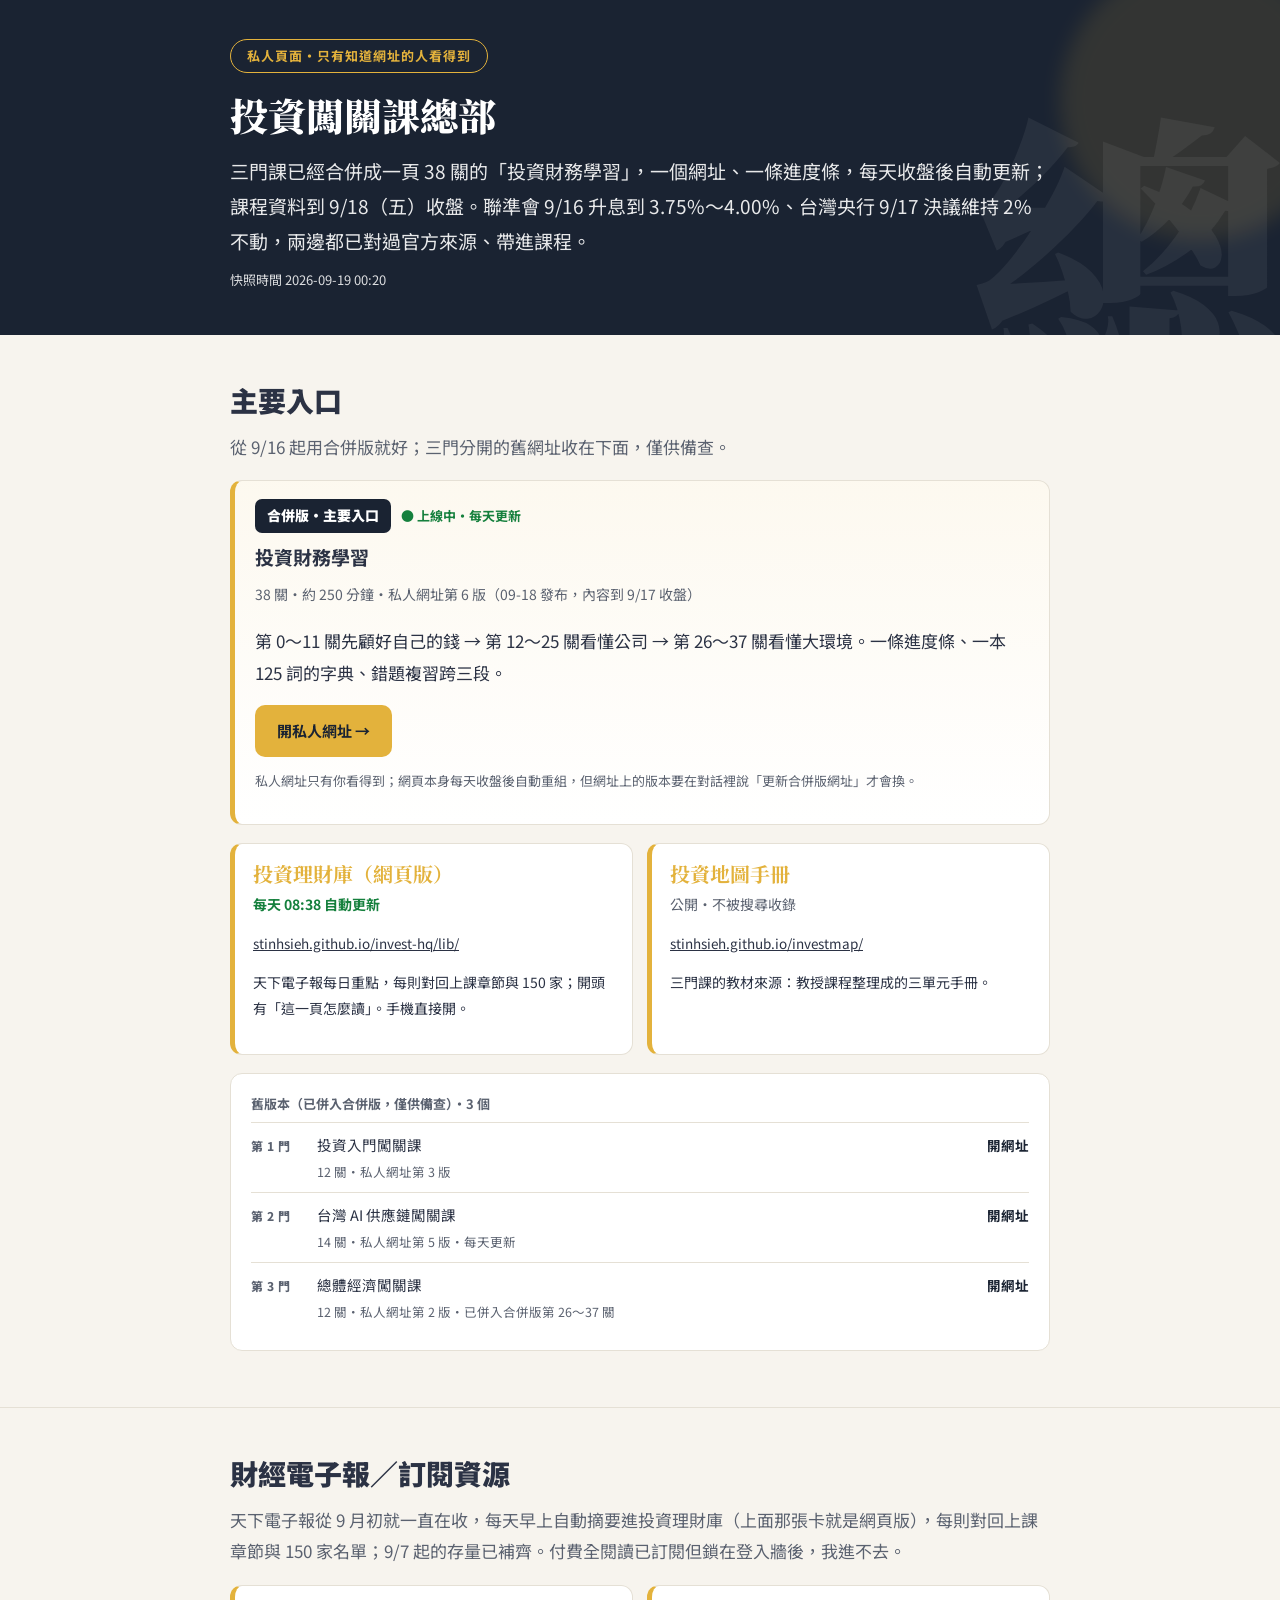
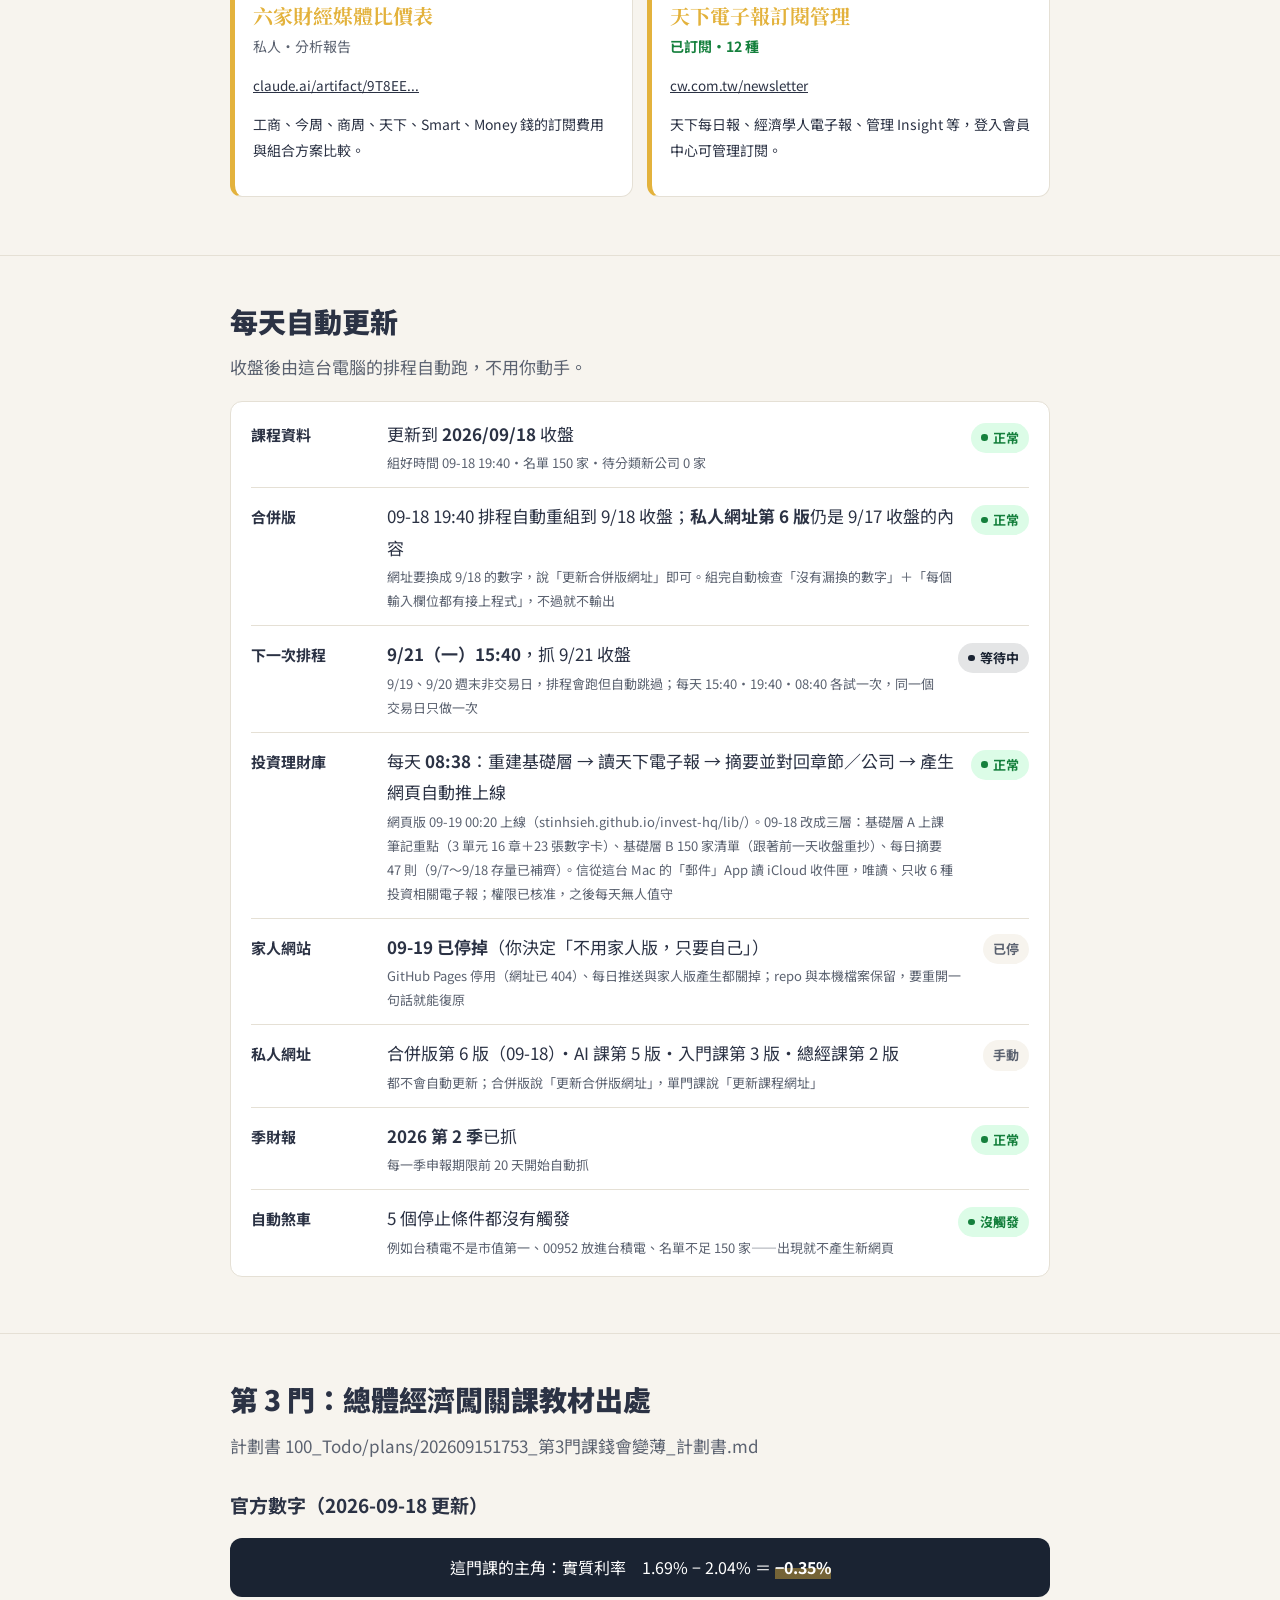
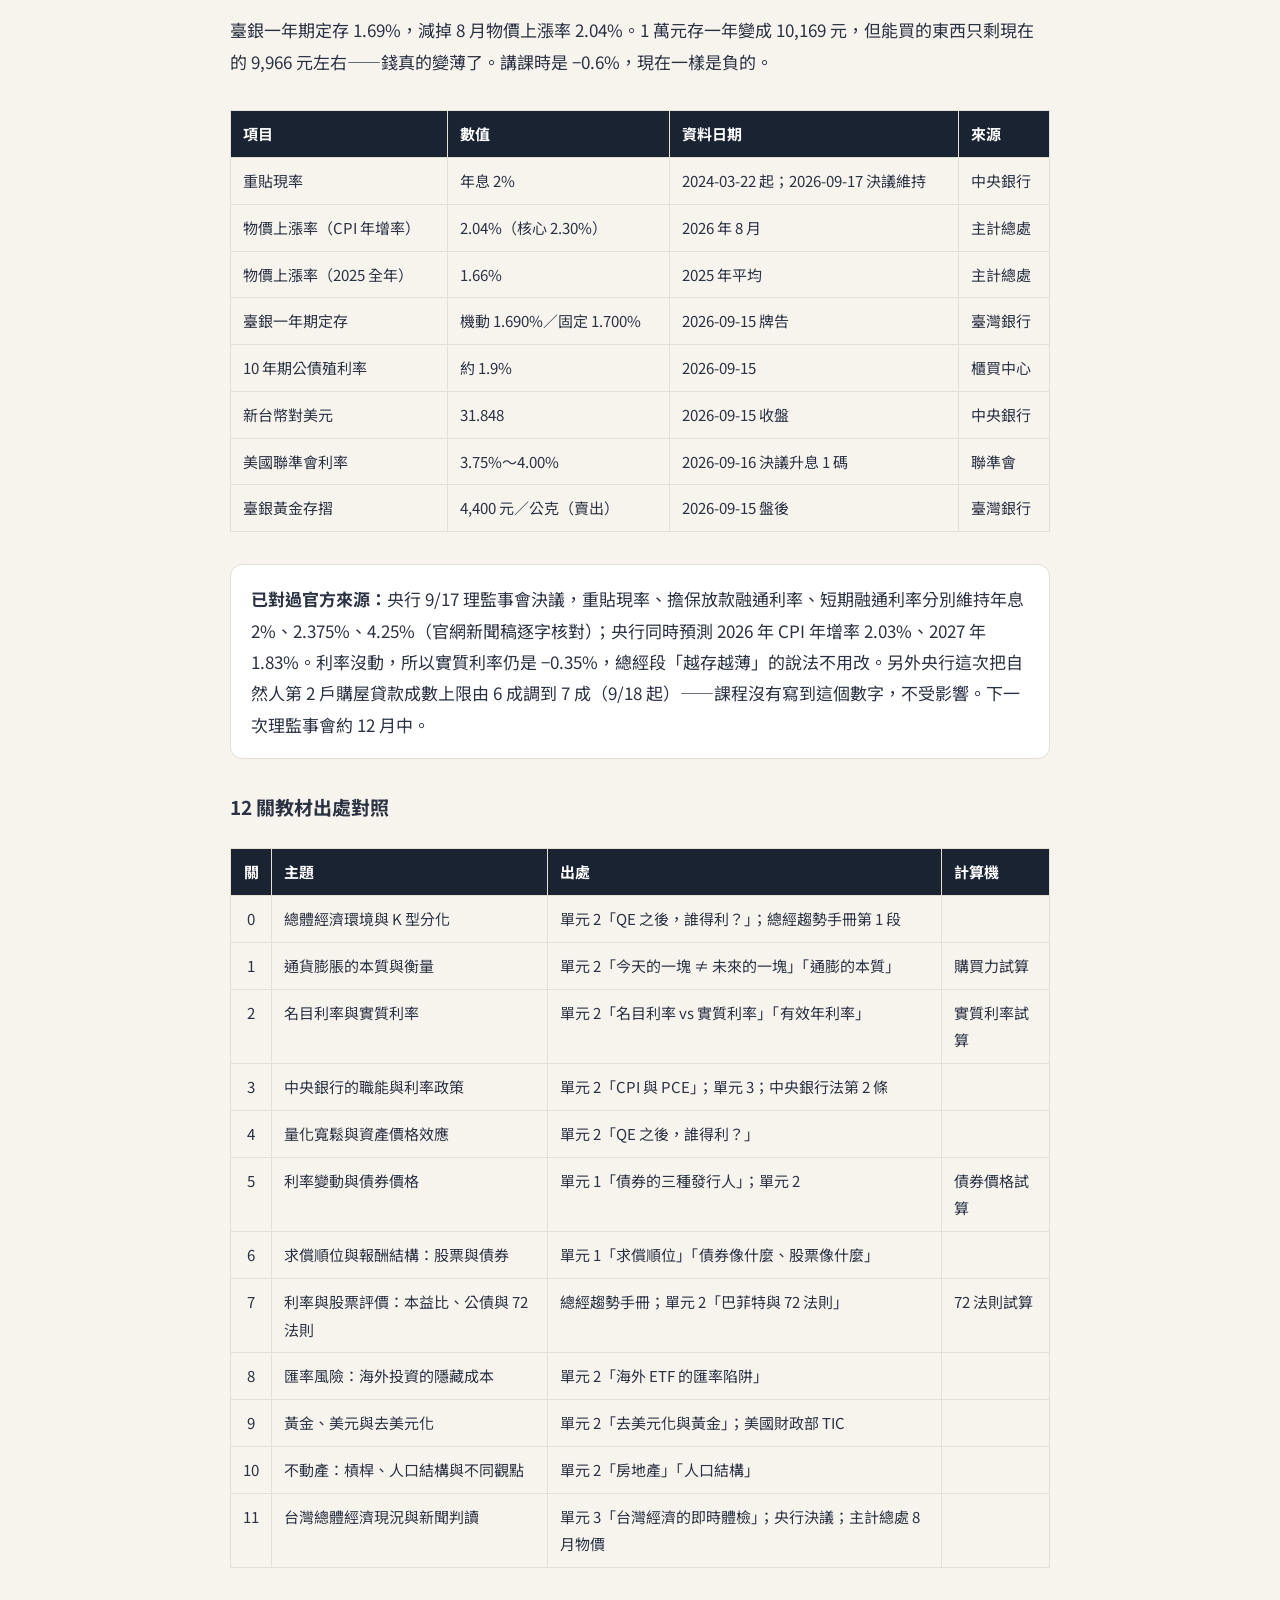
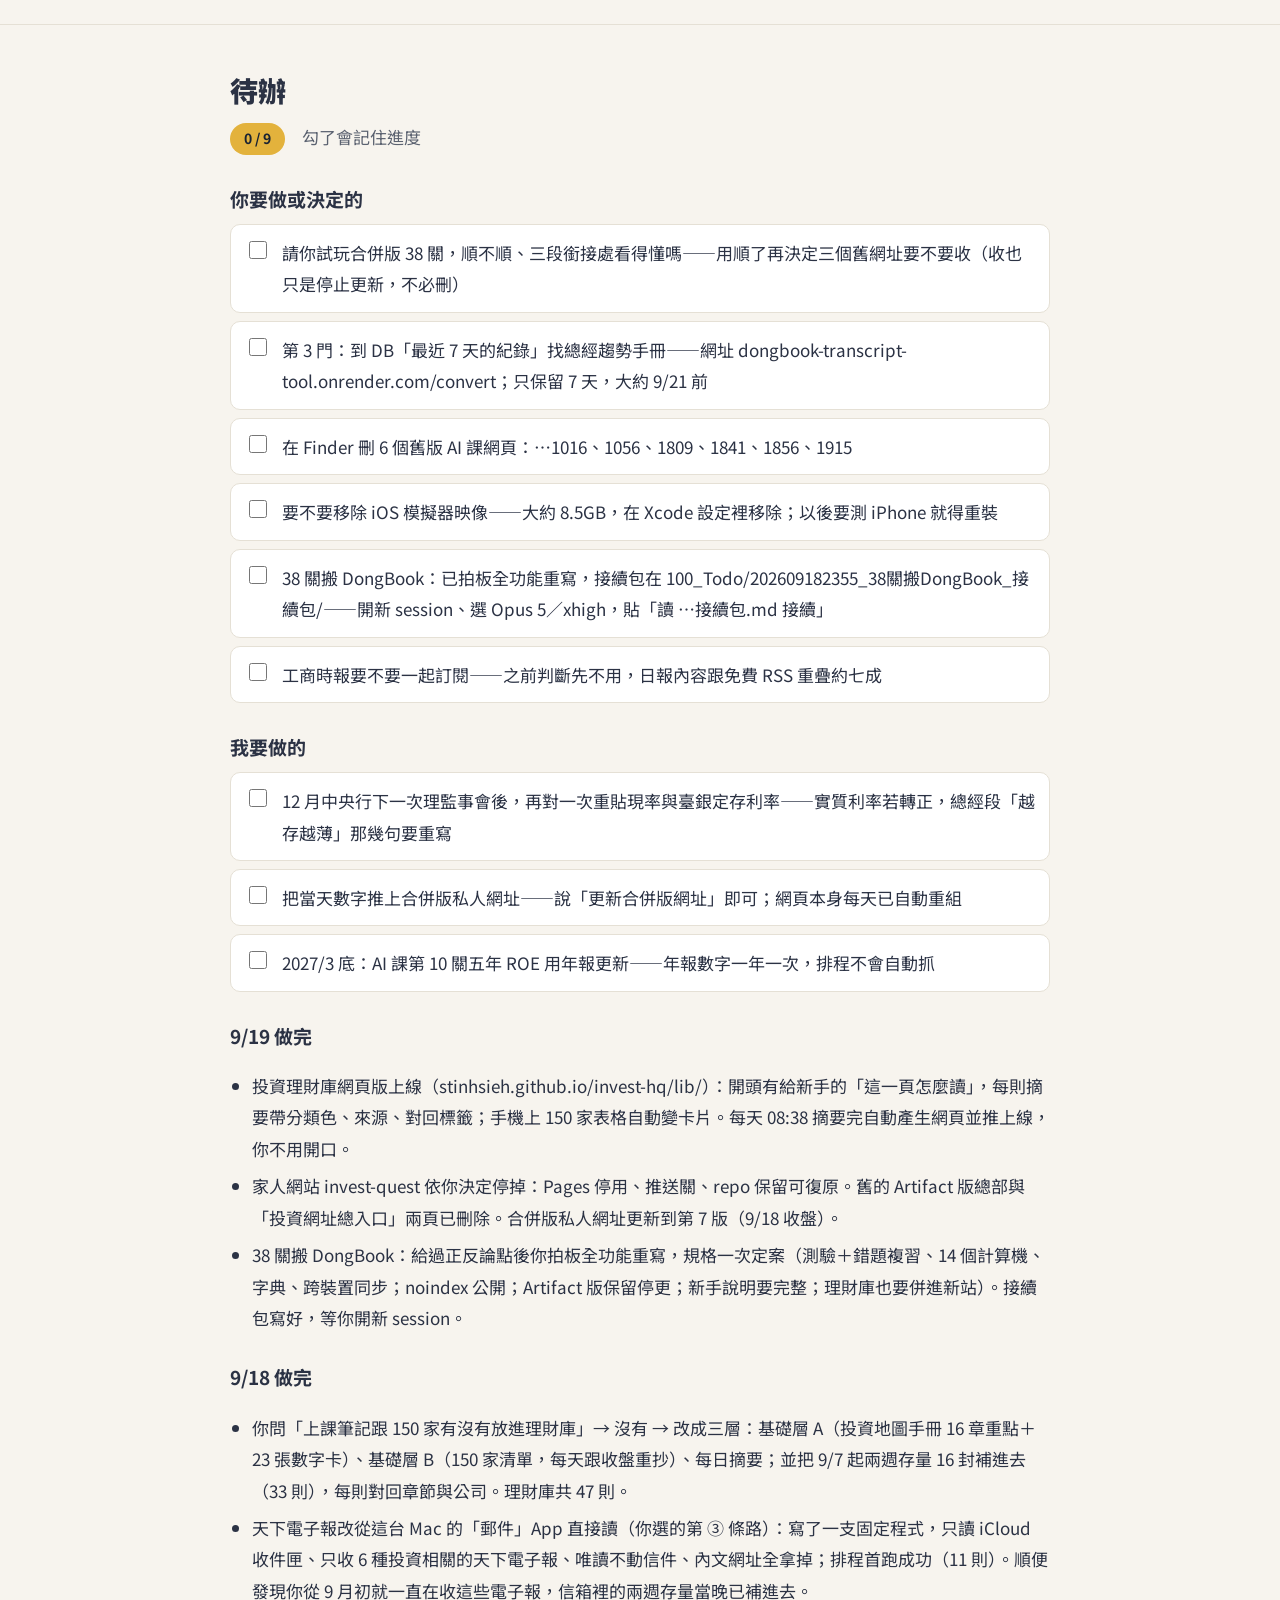
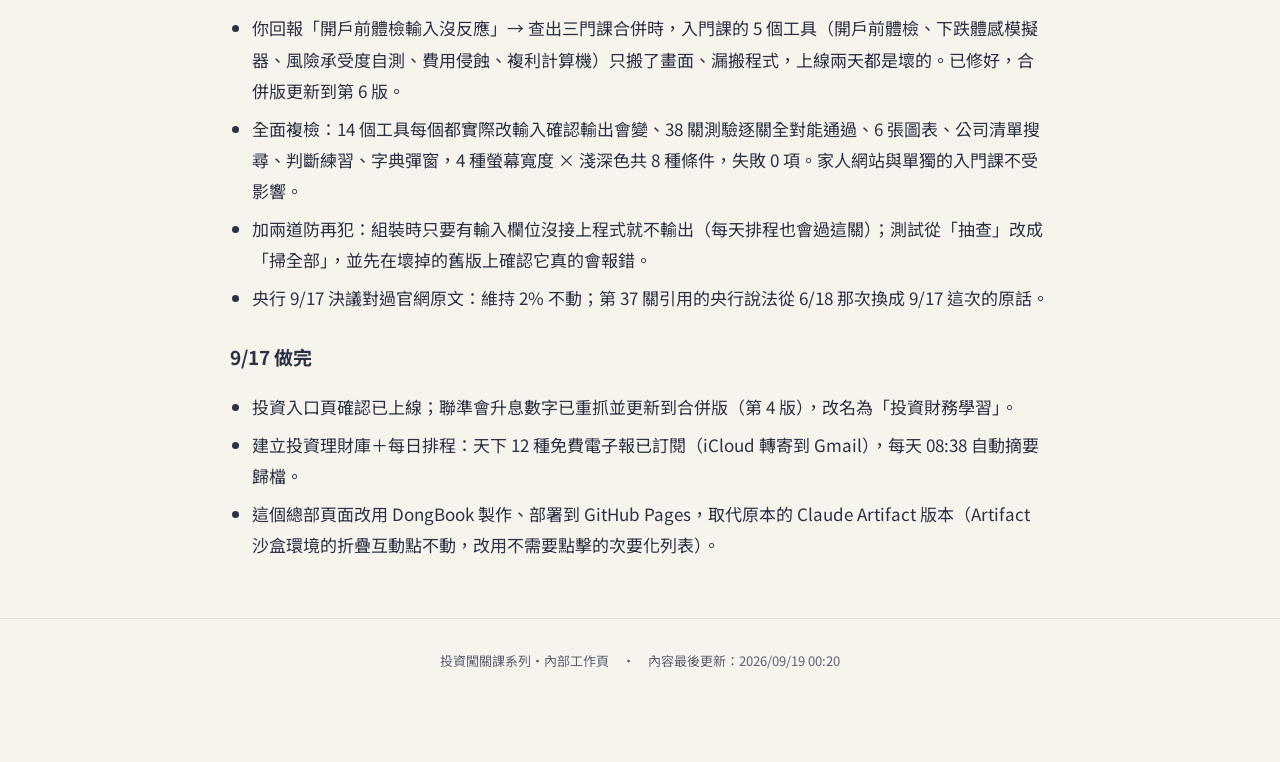
==== commit efd17ed3: "deploy: 投資闖關課總部 版本 202609190020 Co-Authored-By: Claude Opus 4.8 <noreply@anthropic.com>" ====
--- a/index.html
+++ b/index.html
@@ -3,13 +3,13 @@
 <meta charset="utf-8"><meta name="viewport" content="width=device-width, initial-scale=1">
 <meta name="robots" content="noindex, nofollow">
 <title>投資闖關課總部</title>
-<meta http-equiv="refresh" content="0; url=./202609182345/">
-<link rel="canonical" href="./202609182345/">
+<meta http-equiv="refresh" content="0; url=./202609190020/">
+<link rel="canonical" href="./202609190020/">
 <style>:root{--bg:#1a2332;--accent:#e3b23c}body{margin:0;min-height:100vh;display:flex;align-items:center;
 justify-content:center;text-align:center;padding:24px;background:var(--bg);color:#fff;
 font-family:'Noto Sans TC',system-ui,sans-serif;line-height:1.9}a{color:var(--accent);font-weight:700}
 .v{opacity:.7;font-size:14px;margin-top:10px}</style></head><body><div>
 <p>正在前往最新版…</p>
-<p>若沒有自動跳轉，請點：<a href="./202609182345/">投資闖關課總部（最新版）</a></p>
-<p class="v">目前最新版：202609182345</p>
-</div><script>location.replace('./202609182345/');</script></body></html>
+<p>若沒有自動跳轉，請點：<a href="./202609190020/">投資闖關課總部（最新版）</a></p>
+<p class="v">目前最新版：202609190020</p>
+</div><script>location.replace('./202609190020/');</script></body></html>
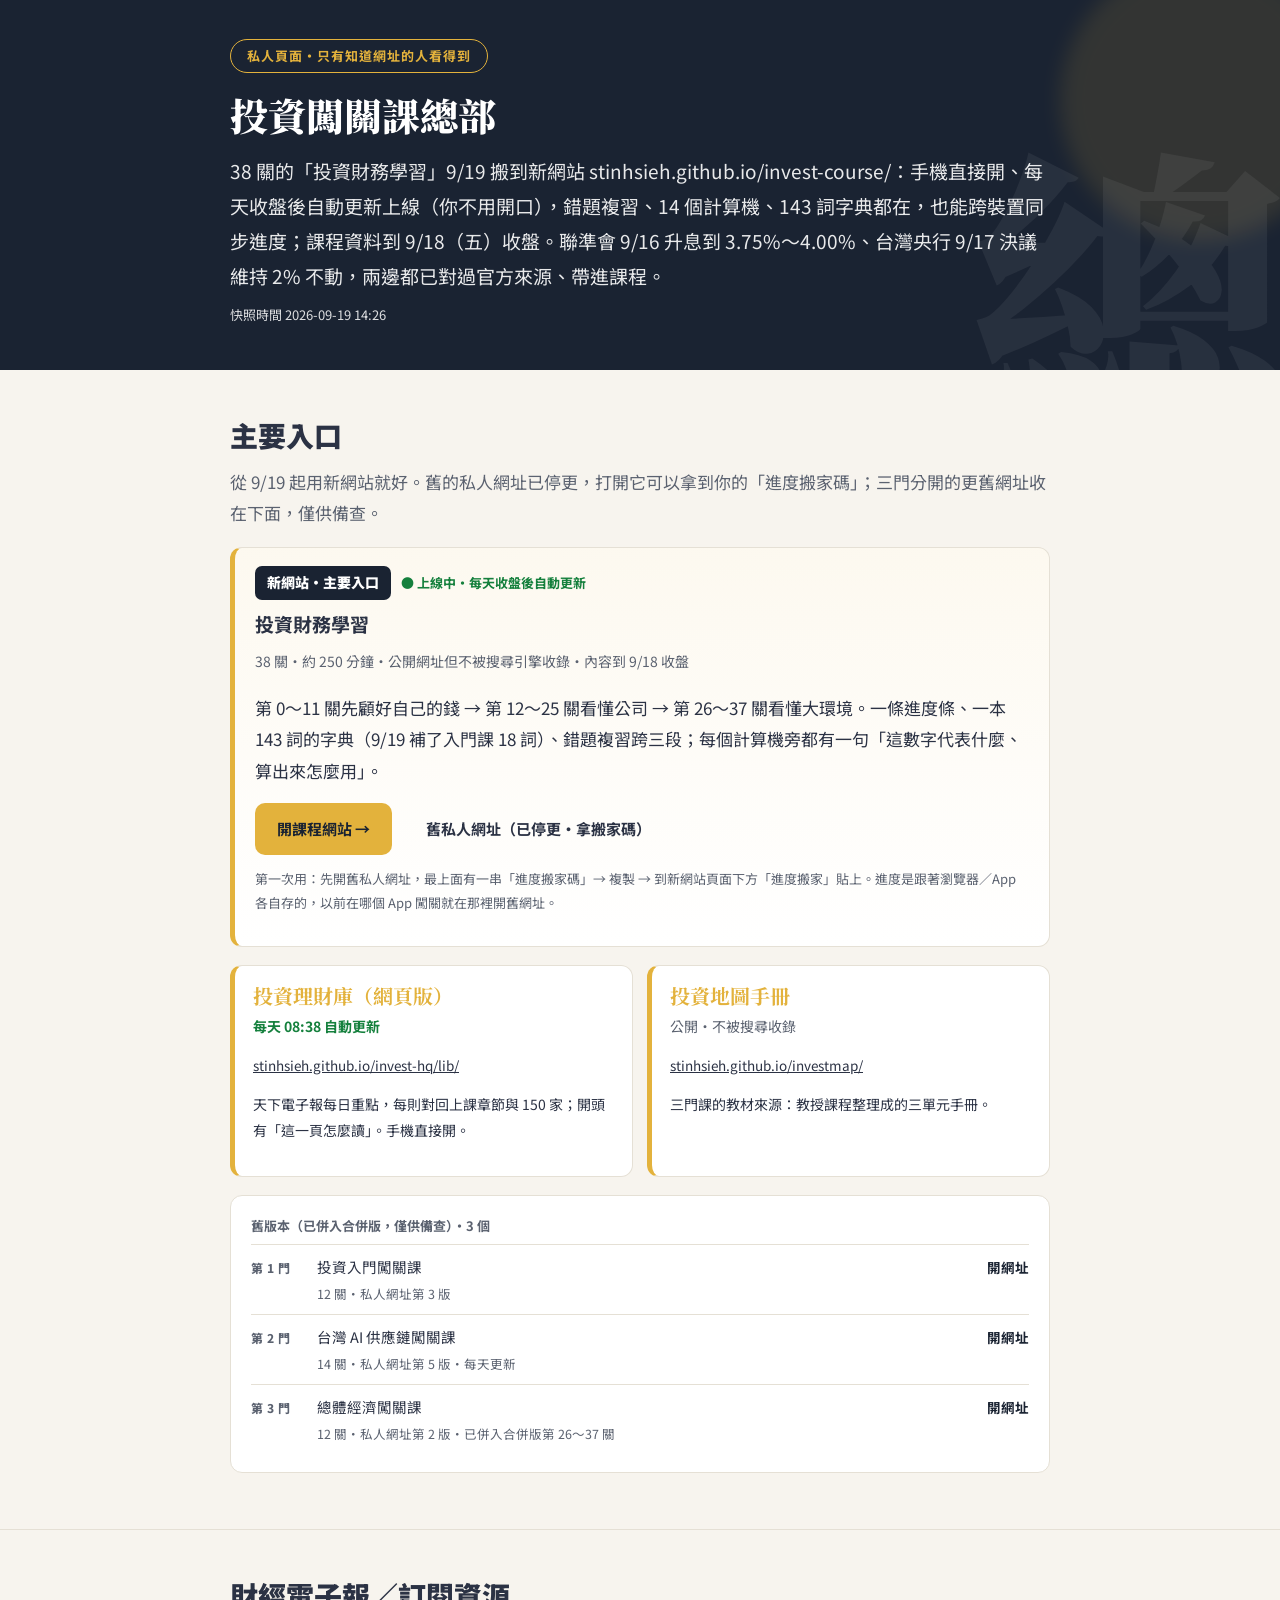
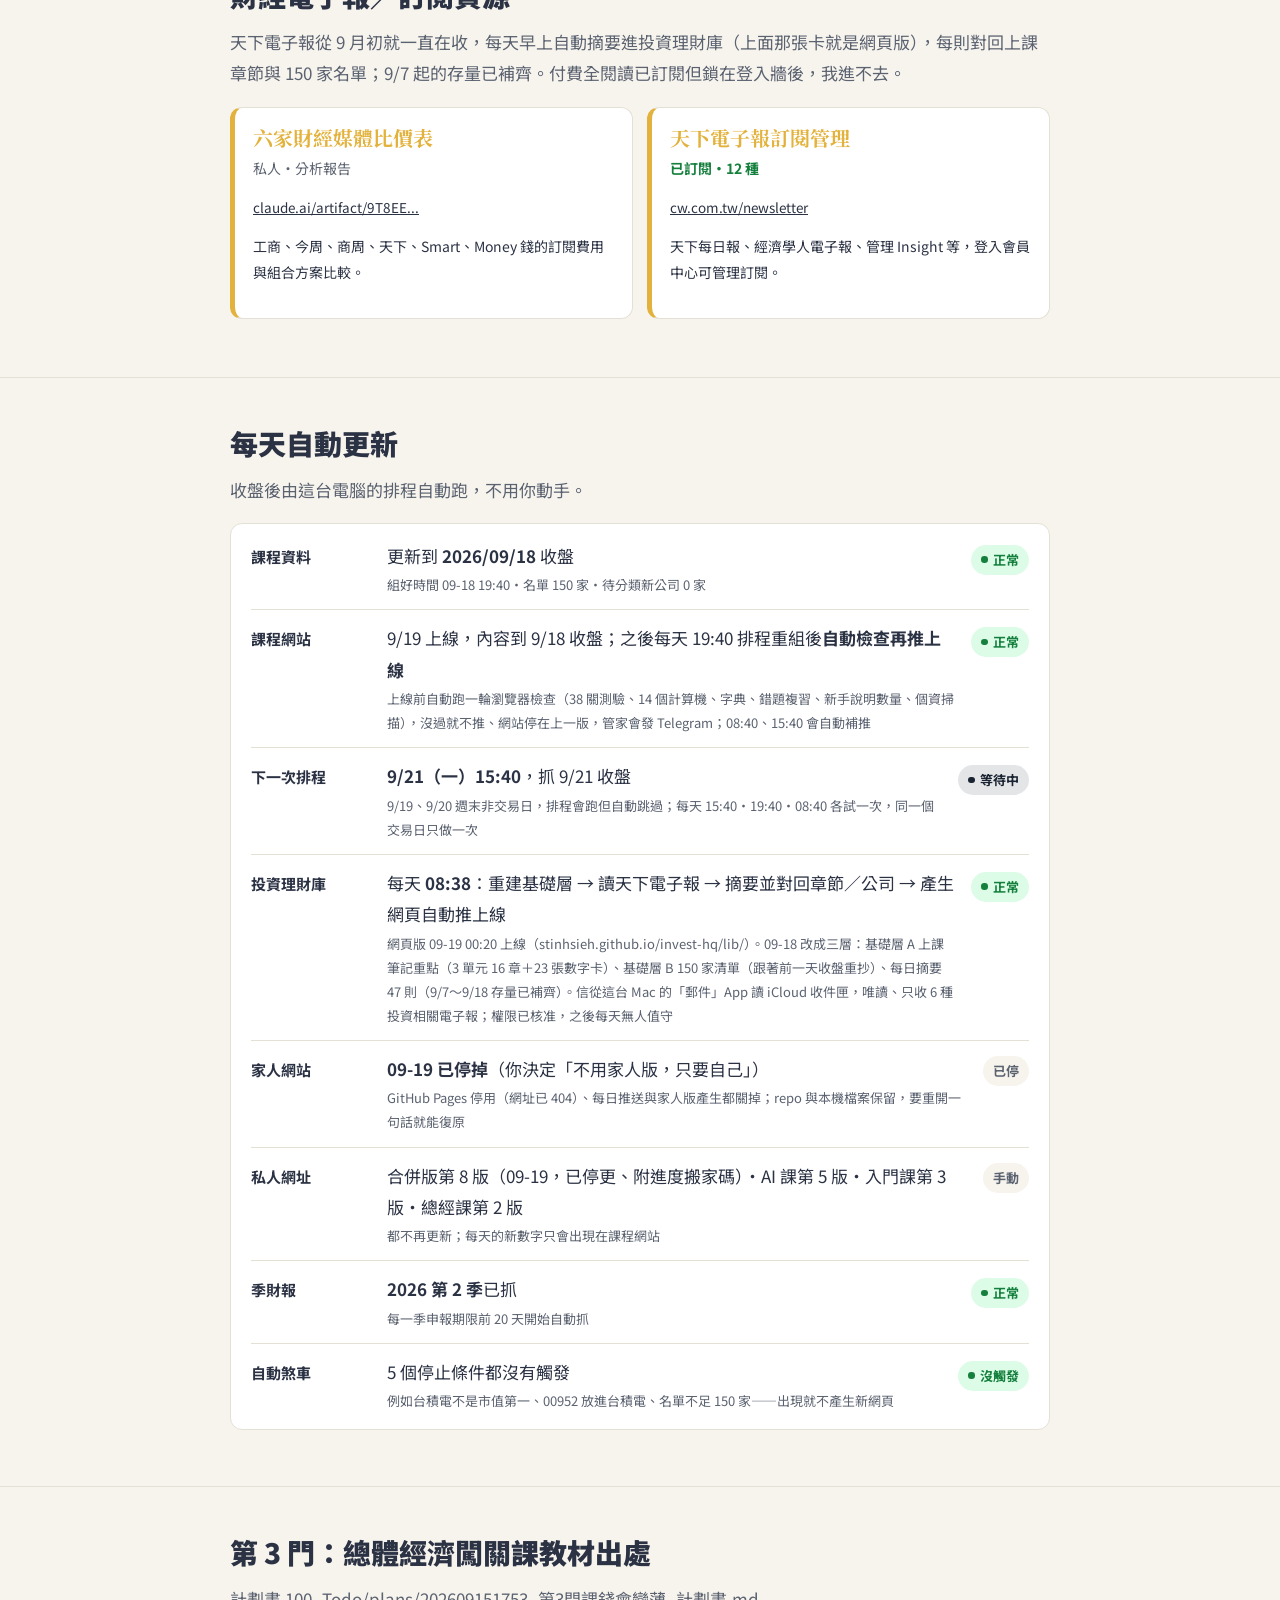
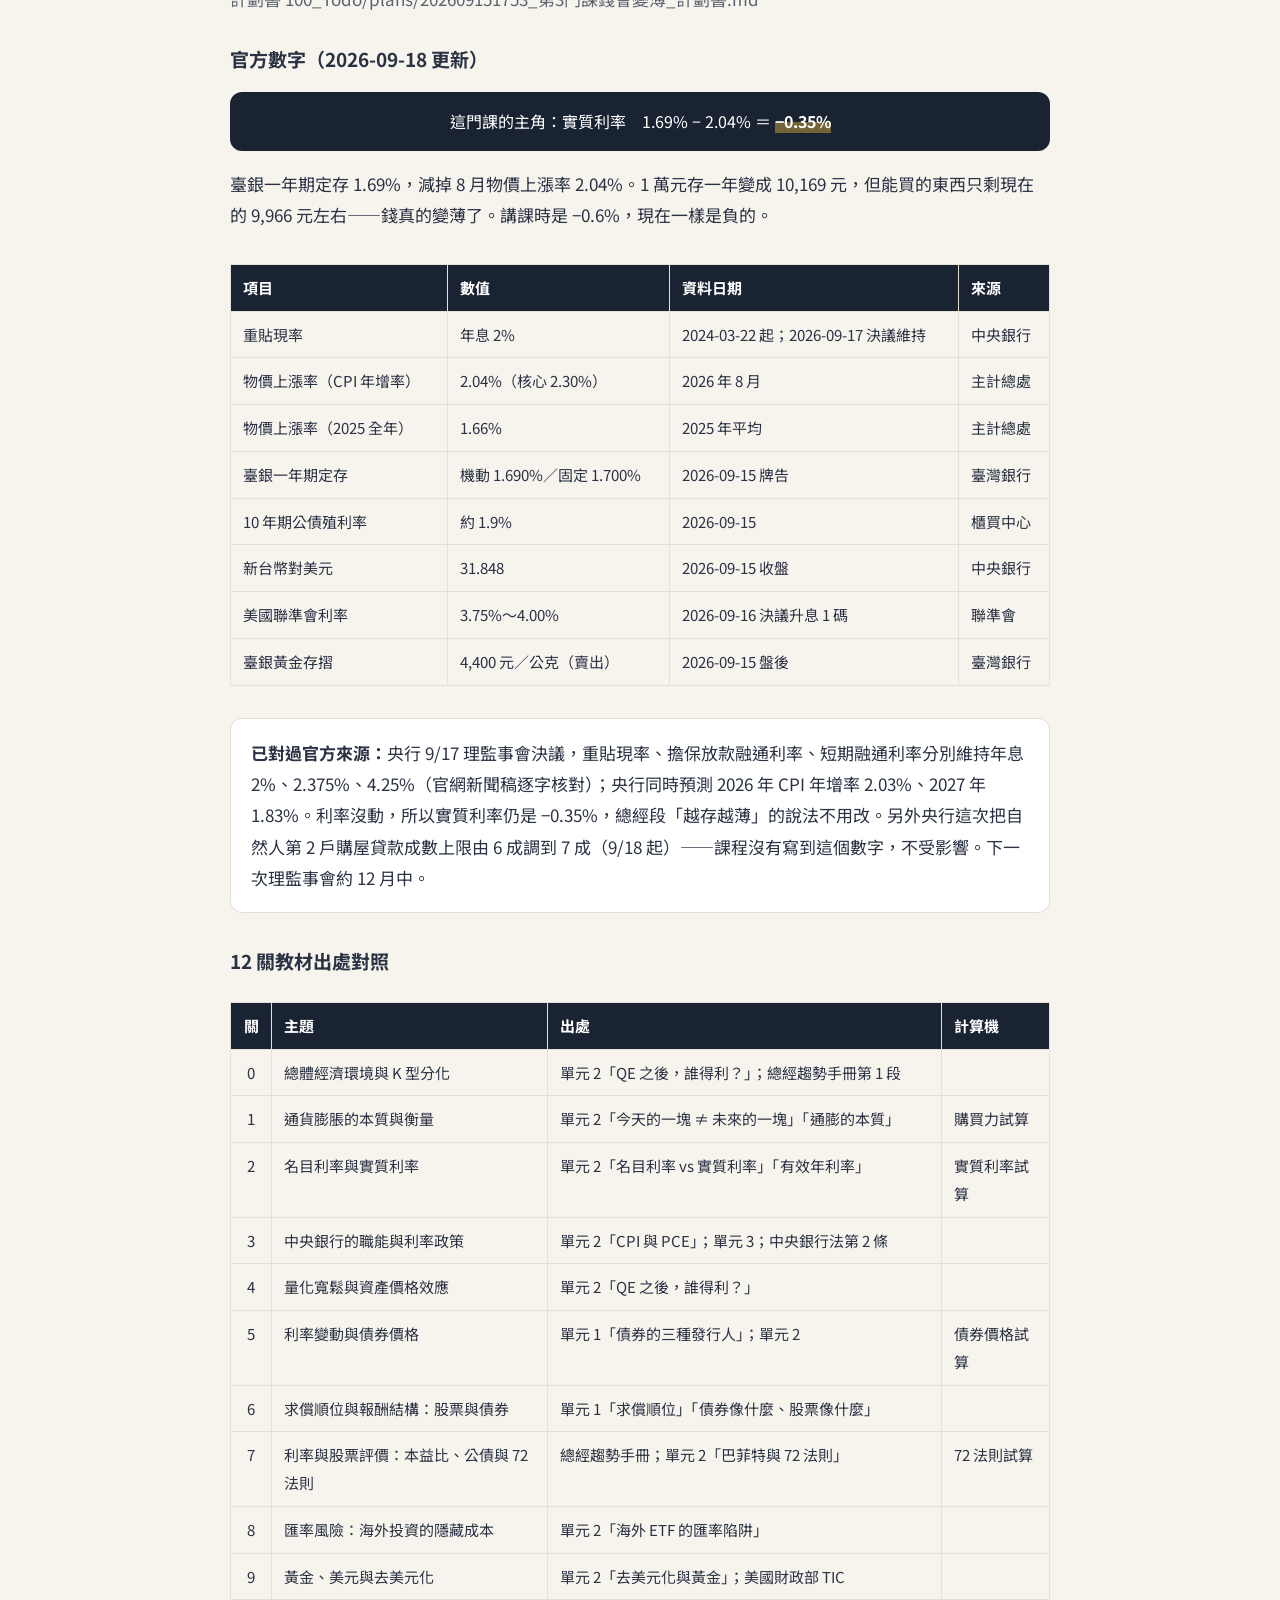
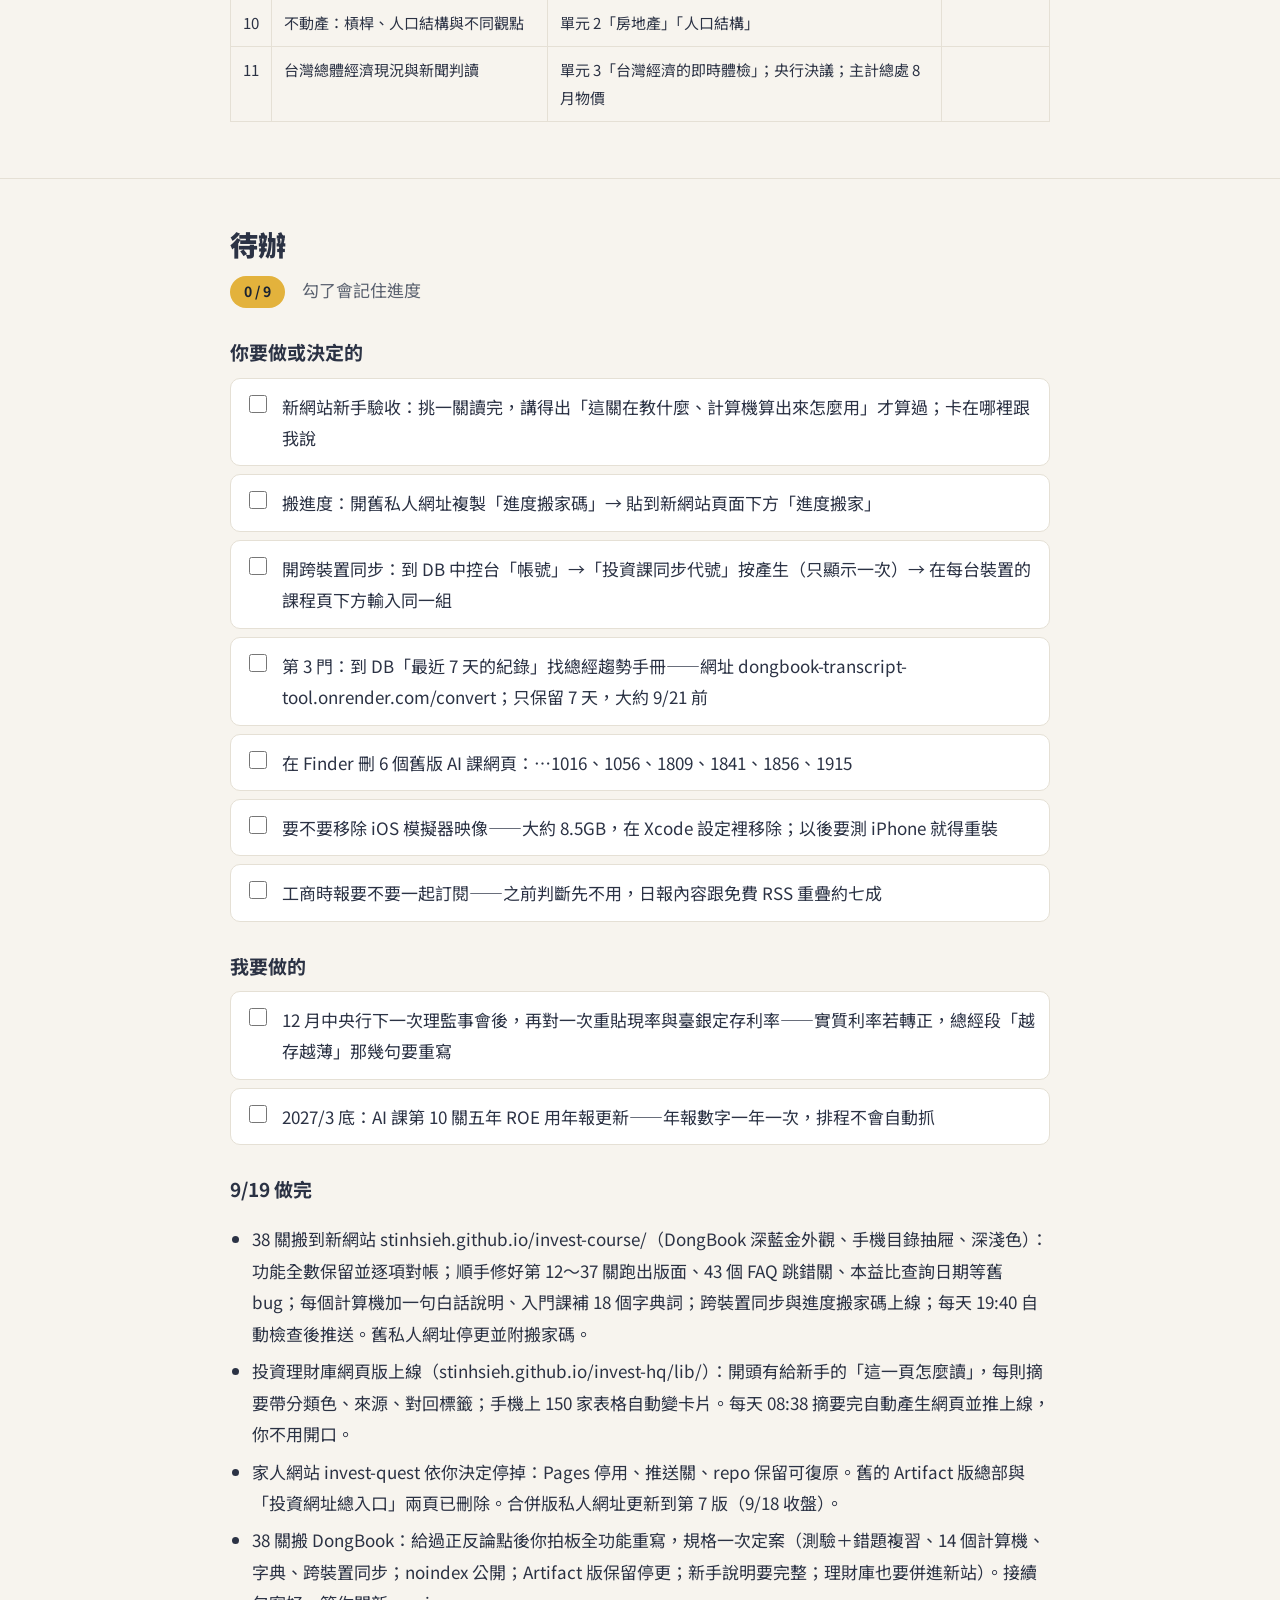
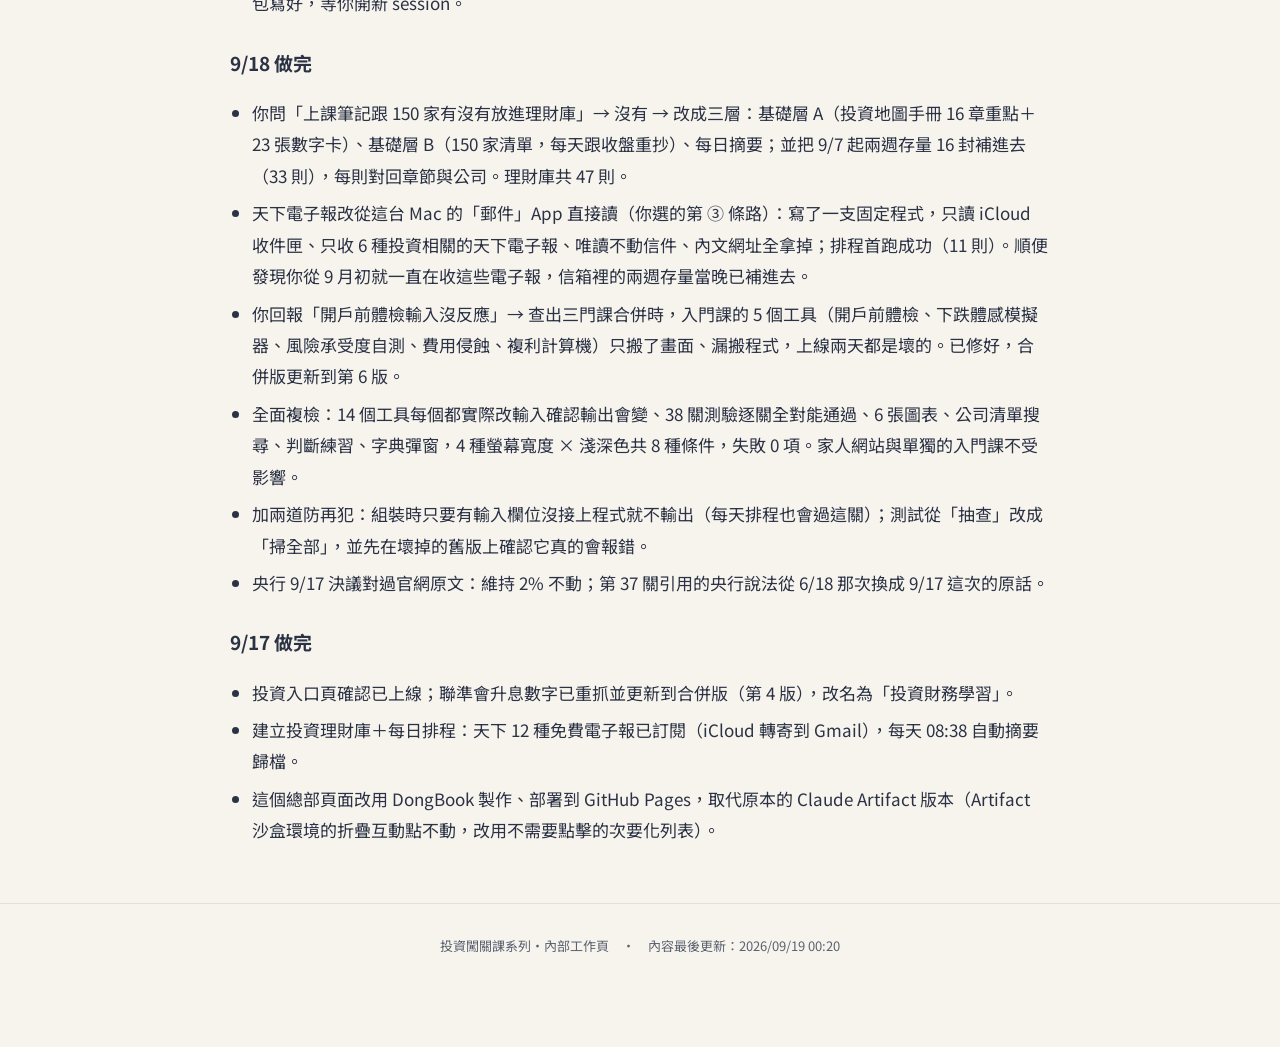
==== commit fcb57d4c: "deploy: 投資闖關課總部 版本 202609191440 Co-Authored-By: Claude Opus 4.8 <noreply@anthropic.com>" ====
--- a/index.html
+++ b/index.html
@@ -3,13 +3,13 @@
 <meta charset="utf-8"><meta name="viewport" content="width=device-width, initial-scale=1">
 <meta name="robots" content="noindex, nofollow">
 <title>投資闖關課總部</title>
-<meta http-equiv="refresh" content="0; url=./202609190020/">
-<link rel="canonical" href="./202609190020/">
+<meta http-equiv="refresh" content="0; url=./202609191440/">
+<link rel="canonical" href="./202609191440/">
 <style>:root{--bg:#1a2332;--accent:#e3b23c}body{margin:0;min-height:100vh;display:flex;align-items:center;
 justify-content:center;text-align:center;padding:24px;background:var(--bg);color:#fff;
 font-family:'Noto Sans TC',system-ui,sans-serif;line-height:1.9}a{color:var(--accent);font-weight:700}
 .v{opacity:.7;font-size:14px;margin-top:10px}</style></head><body><div>
 <p>正在前往最新版…</p>
-<p>若沒有自動跳轉，請點：<a href="./202609190020/">投資闖關課總部（最新版）</a></p>
-<p class="v">目前最新版：202609190020</p>
-</div><script>location.replace('./202609190020/');</script></body></html>
+<p>若沒有自動跳轉，請點：<a href="./202609191440/">投資闖關課總部（最新版）</a></p>
+<p class="v">目前最新版：202609191440</p>
+</div><script>location.replace('./202609191440/');</script></body></html>
